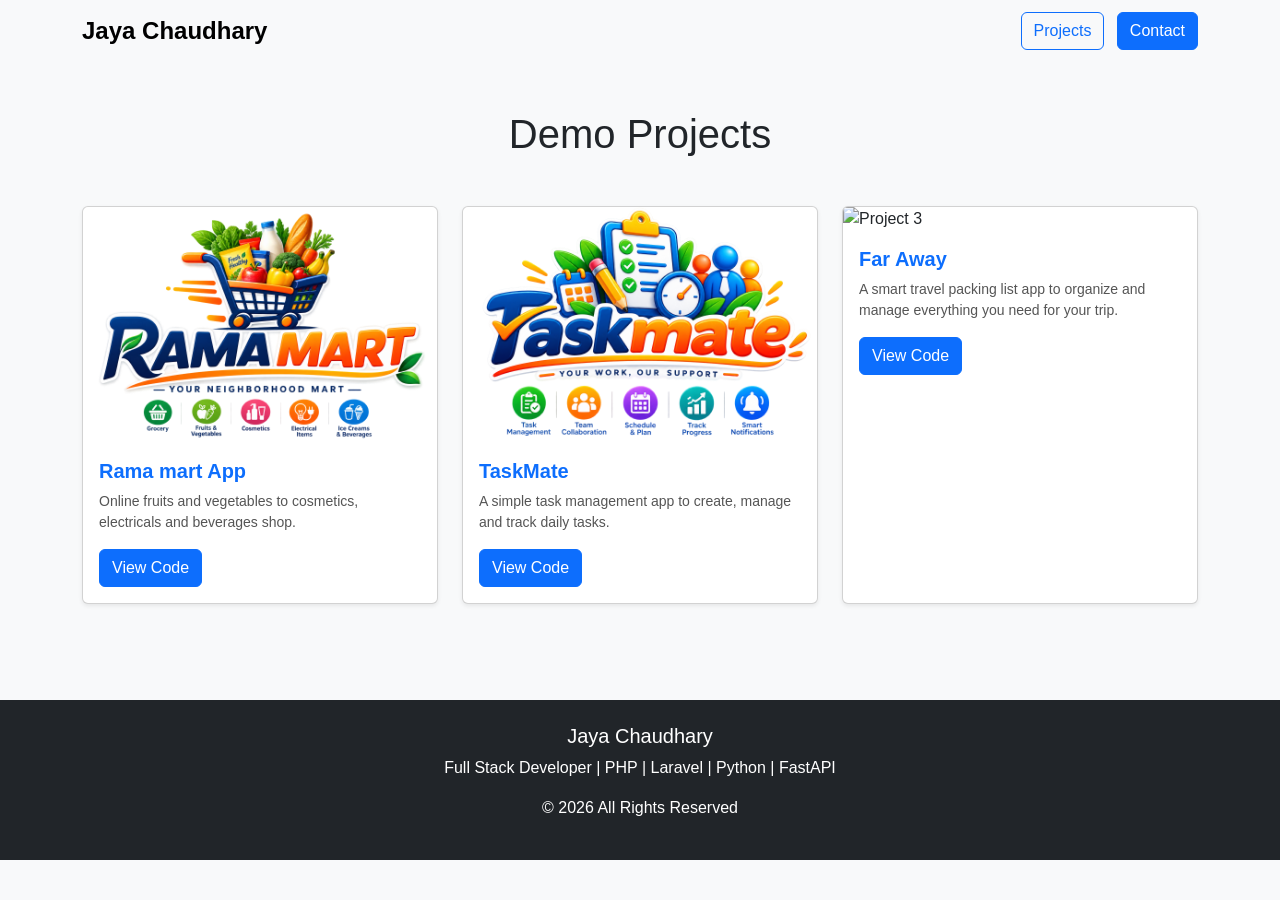
==== projects.html @ 2d0adc84 "Update projects.html" ====
<!DOCTYPE html>
<html lang="en">
<head>
  <meta charset="UTF-8">
  <meta name="viewport" content="width=device-width, initial-scale=1.0">
  <title>Projects - Jaya Chaudhary</title>
  <link href="https://cdn.jsdelivr.net/npm/bootstrap@5.3.7/dist/css/bootstrap.min.css" rel="stylesheet">
  <link href="css/style.css" rel="stylesheet">
</head>
<body>

<nav class="navbar navbar-expand-lg navbar-light bg-light">
  <div class="container">
    <a class="navbar-brand fw-bold" href="index.html">Jaya Chaudhary</a>
    <div>
      <a class="btn btn-outline-primary me-2" href="projects.html">Projects</a>
      <a class="btn btn-primary" href="https://wa.me/918285559359?text=Hello%20I%20want%20to%20connect" target="_blank">Contact</a>
    </div>
  </div>
</nav>

<section class="container py-5">
  <h1 class="text-center mb-5">Demo Projects</h1>

  <!-- ✅ Only one row -->
  <div class="row g-4">

    <!-- Project 1 -->
    <div class="col-md-4">
      <div class="card shadow-sm h-100">
        <img src="images/project1.png" class="card-img-top" alt="Project 1">
        <div class="card-body">
          <h5 class="card-title">Rama mart App</h5>
          <p class="card-text">Online fruits and vegetables to cosmetics, electricals and beverages shop.</p>
          <a href="https://rama-mart.vercel.app/" target="_blank" class="btn btn-primary">View Code</a>
        </div>
      </div>
    </div>

    <!-- Project 2 -->
    <div class="col-md-4">
      <div class="card shadow-sm h-100">
        <img src="images/project2.png" class="card-img-top" alt="Project 2">
        <div class="card-body">
          <h5 class="card-title">TaskMate</h5>
          <p class="card-text">A simple task management app to create, manage and track daily tasks.</p>
          <a href="https://techjayachaudhary.github.io/taskmate/" target="_blank" class="btn btn-primary">View Code</a>
        </div>
      </div>
    </div>

    <!-- Project 2 -->
    <div class="col-md-4">
      <div class="card shadow-sm h-100">
        <img src="images/project3.png" class="card-img-top" alt="Project 3">
        <div class="card-body">
          <h5 class="card-title">Far Away</h5>
          <p class="card-text">A smart travel packing list app to organize and manage everything you need for your trip.</p>
          <a href="https://techjayachaudhary.github.io/travel-list/" target="_blank" class="btn btn-primary">View Code</a>
        </div>
      </div>
    </div>
    <!-- Add more project cards here -->
    <!-- Each new project just needs another col-md-4 inside the same row -->

  </div>
</section>


<footer class="bg-dark text-white py-4 mt-5">
  <div class="container text-center">
    <h5>Jaya Chaudhary</h5>
    <p>Full Stack Developer | PHP | Laravel | Python | FastAPI</p>
    <p>© 2026 All Rights Reserved</p>
  </div>
</footer>

</body>
</html>
---- css/style.css ----
/* General */
body {
  background-color: #f8f9fa;
  font-family: 'Segoe UI', Arial, sans-serif;
}

/* Navbar */
.navbar-brand {
  font-size: 1.5rem;
}

/* Profile Photo */
.profile-photo {
  max-height: 500px;
}

/* Cards */
.card-title {
  font-weight: bold;
  color: #0d6efd;
}

.card-text {
  font-size: 14px;
  color: #555;
}

/* Footer */
footer {
  margin-top: 50px;
}
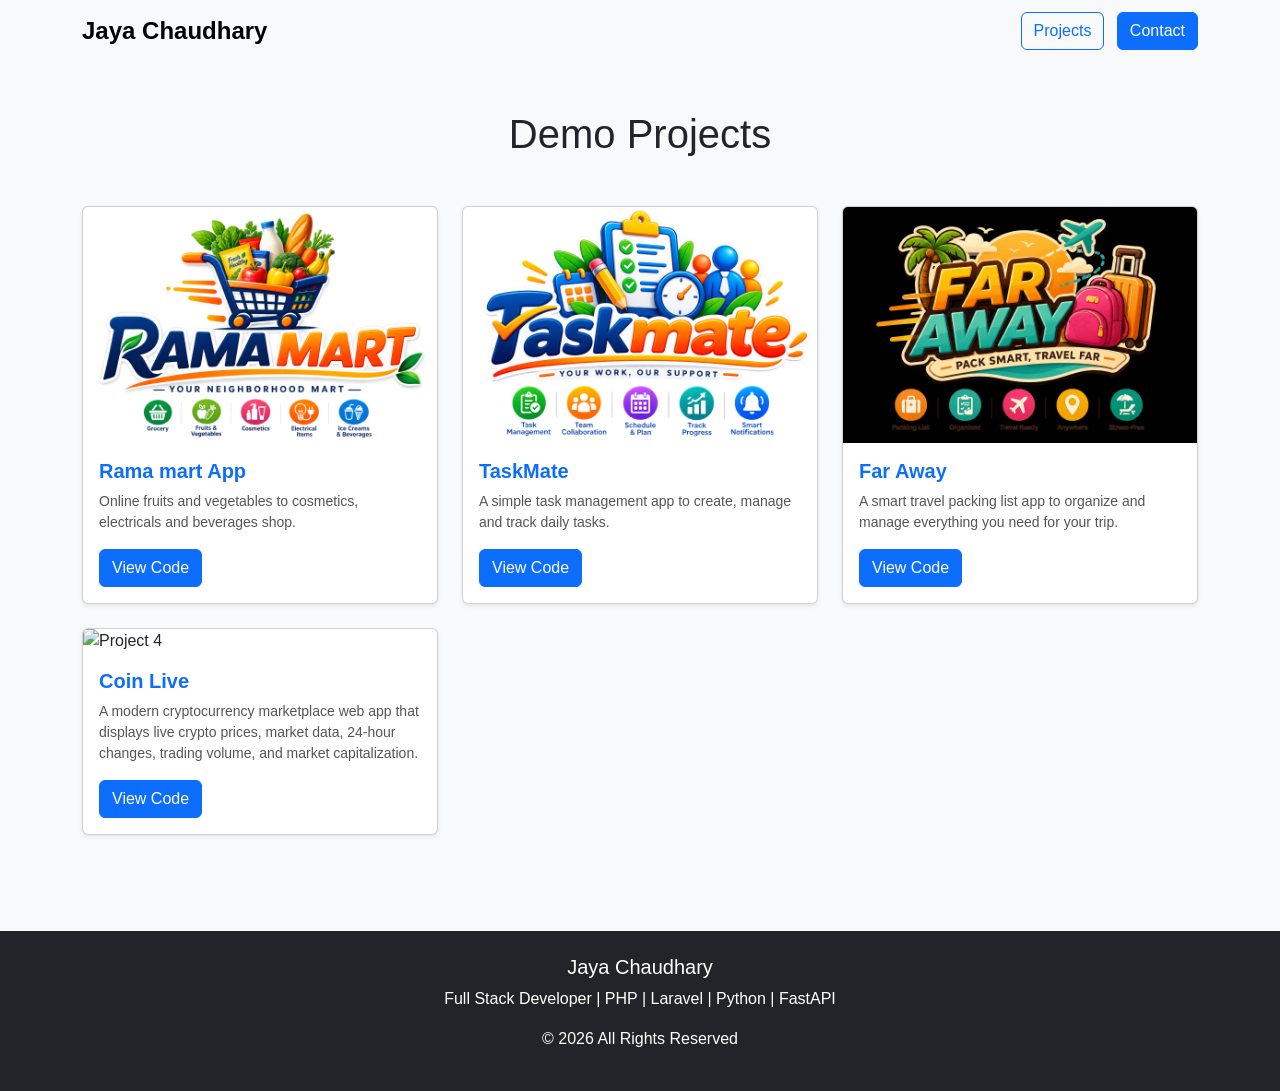
==== commit f35d6be0: "Update projects.html" ====
--- a/projects.html
+++ b/projects.html
@@ -49,7 +49,7 @@
       </div>
     </div>
 
-    <!-- Project 2 -->
+    <!-- Project 3 -->
     <div class="col-md-4">
       <div class="card shadow-sm h-100">
         <img src="images/project3.png" class="card-img-top" alt="Project 3">
@@ -60,6 +60,18 @@
         </div>
       </div>
     </div>
+    <!-- Project 4 -->
+    <div class="col-md-4">
+      <div class="card shadow-sm h-100">
+        <img src="images/project4.png" class="card-img-top" alt="Project 4">
+        <div class="card-body">
+          <h5 class="card-title">Coin Live</h5>
+          <p class="card-text">A modern cryptocurrency marketplace web app that displays live crypto prices, market data, 24-hour changes, trading volume, and market capitalization.</p>
+          <a href="https://techjayachaudhary.github.io/CoinLive/" target="_blank" class="btn btn-primary">View Code</a>
+        </div>
+      </div>
+    </div>
+    
     <!-- Add more project cards here -->
     <!-- Each new project just needs another col-md-4 inside the same row -->
 
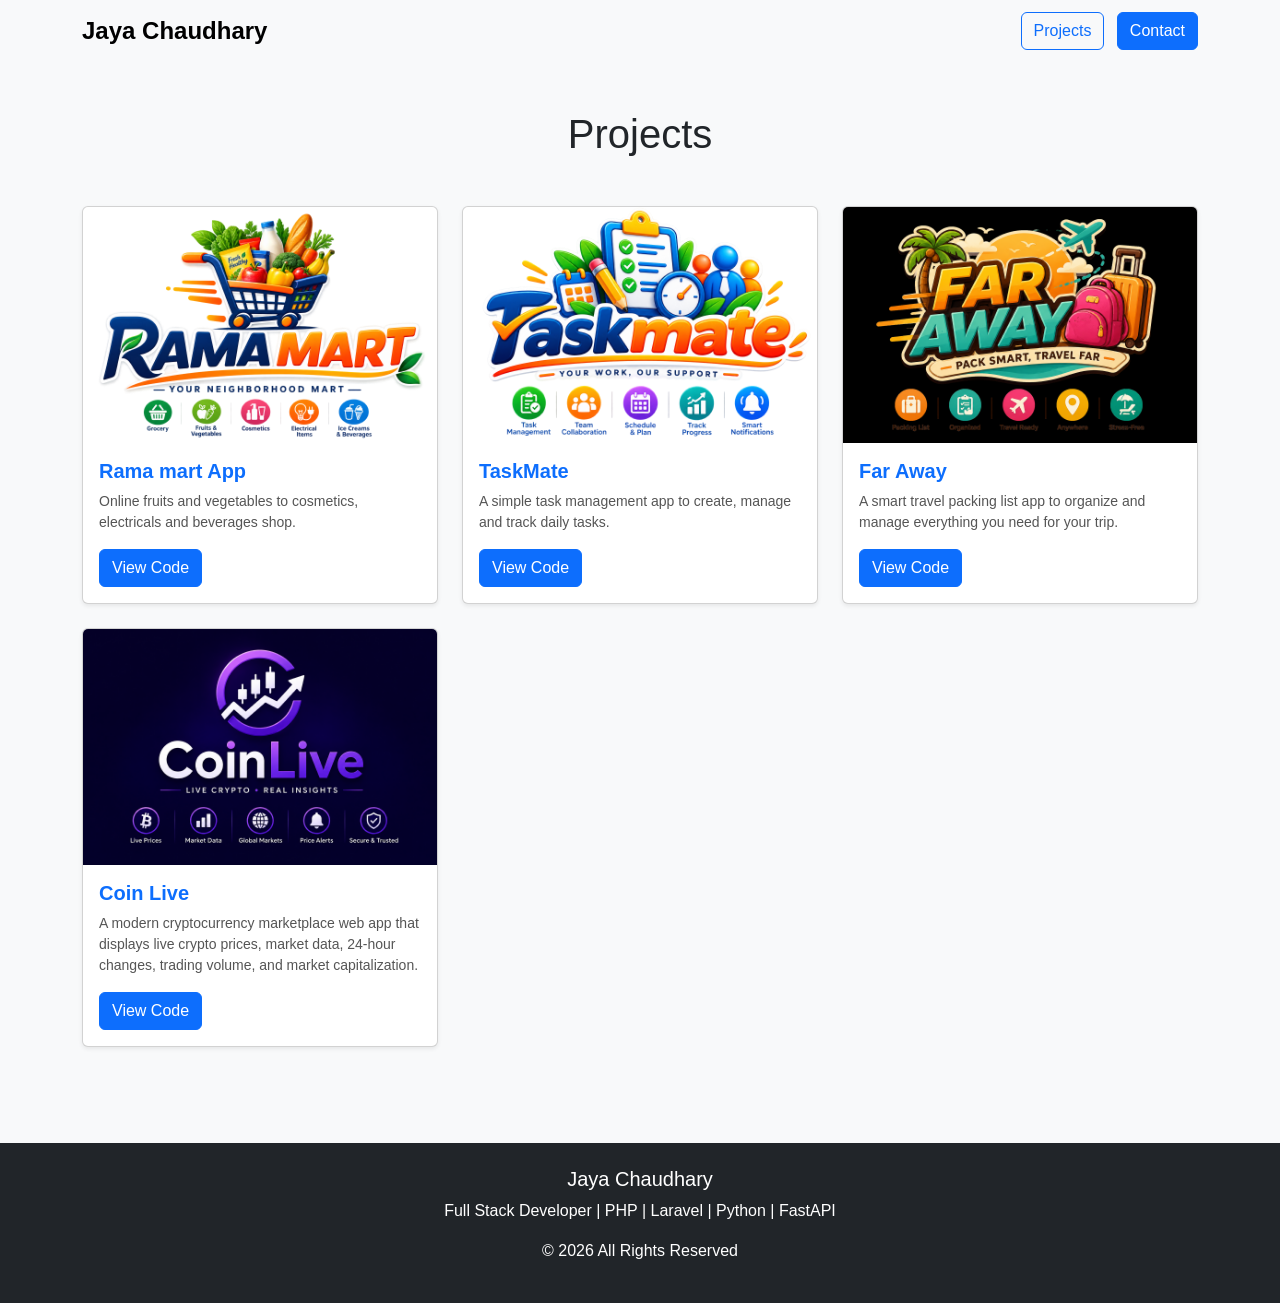
==== commit 884302b0: "Change heading from 'Demo Projects' to 'Projects'" ====
--- a/projects.html
+++ b/projects.html
@@ -20,7 +20,7 @@
 </nav>
 
 <section class="container py-5">
-  <h1 class="text-center mb-5">Demo Projects</h1>
+  <h1 class="text-center mb-5">Projects</h1>
 
   <!-- ✅ Only one row -->
   <div class="row g-4">
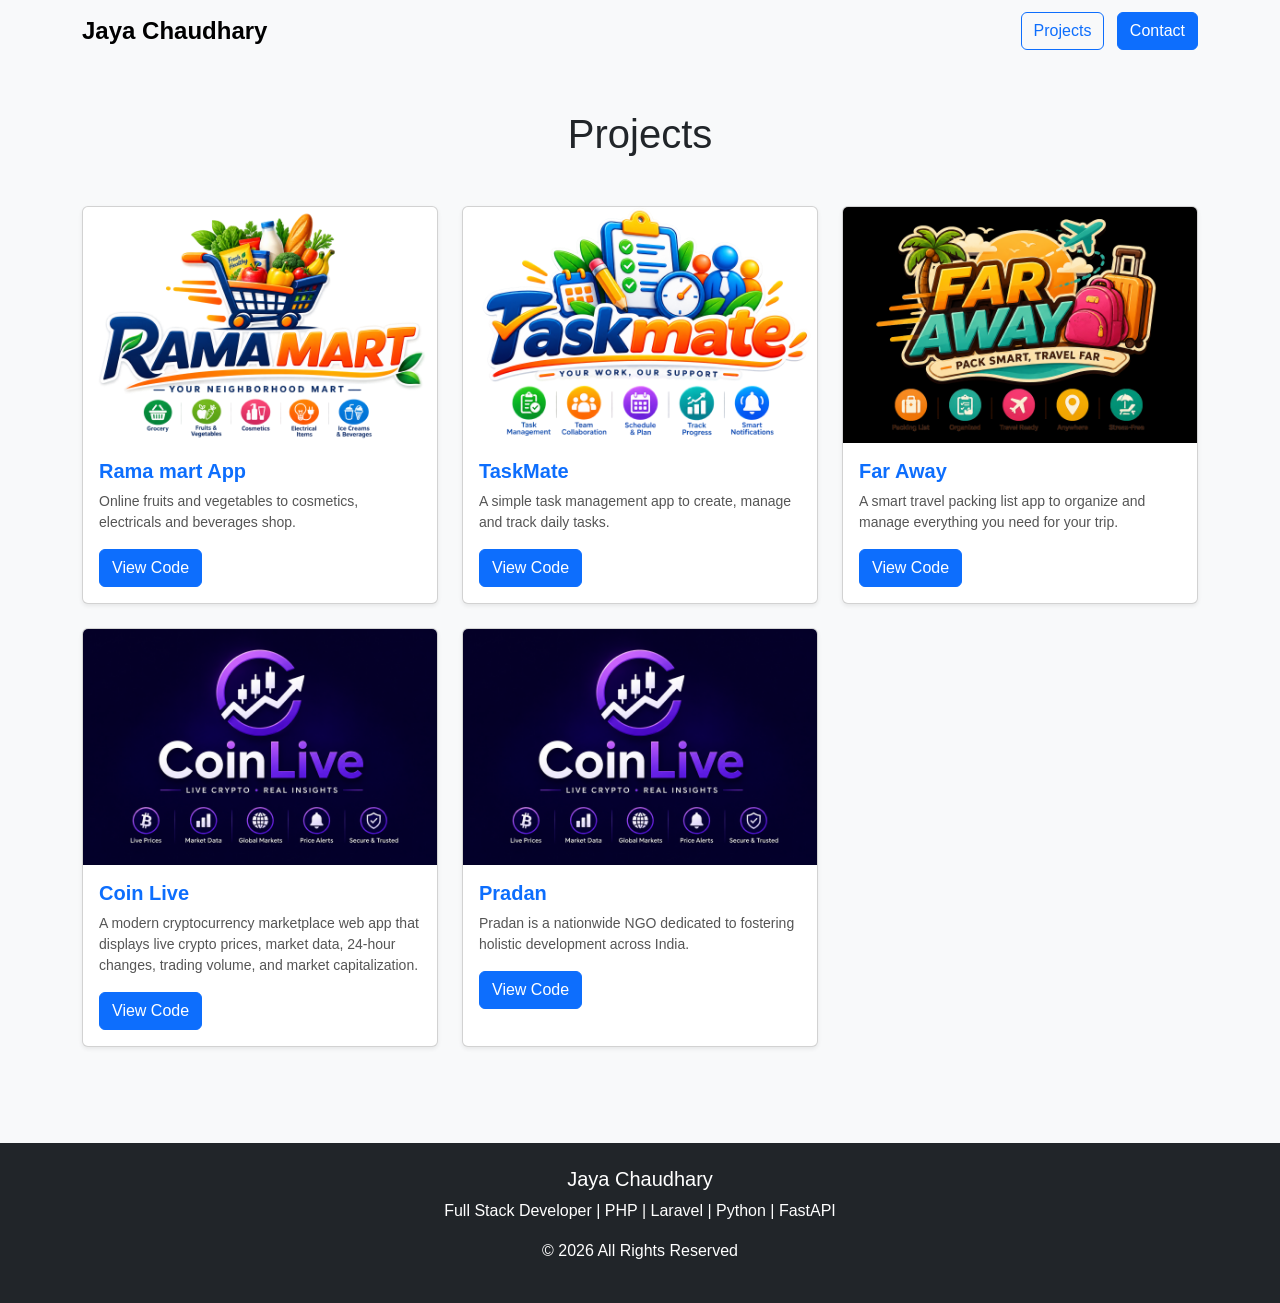
==== commit 9947ae90: "Add Project 5 card for Pradan NGO" ====
--- a/projects.html
+++ b/projects.html
@@ -71,6 +71,17 @@
         </div>
       </div>
     </div>
+        <!-- Project 5 -->
+    <div class="col-md-4">
+      <div class="card shadow-sm h-100">
+        <img src="images/project4.png" class="card-img-top" alt="Project 5">
+        <div class="card-body">
+          <h5 class="card-title">Pradan</h5>
+          <p class="card-text">Pradan is a nationwide NGO dedicated to fostering holistic development across India.</p>
+          <a href="https://www.pradan.net/" target="_blank" class="btn btn-primary">View Code</a>
+        </div>
+      </div>
+    </div>
     
     <!-- Add more project cards here -->
     <!-- Each new project just needs another col-md-4 inside the same row -->
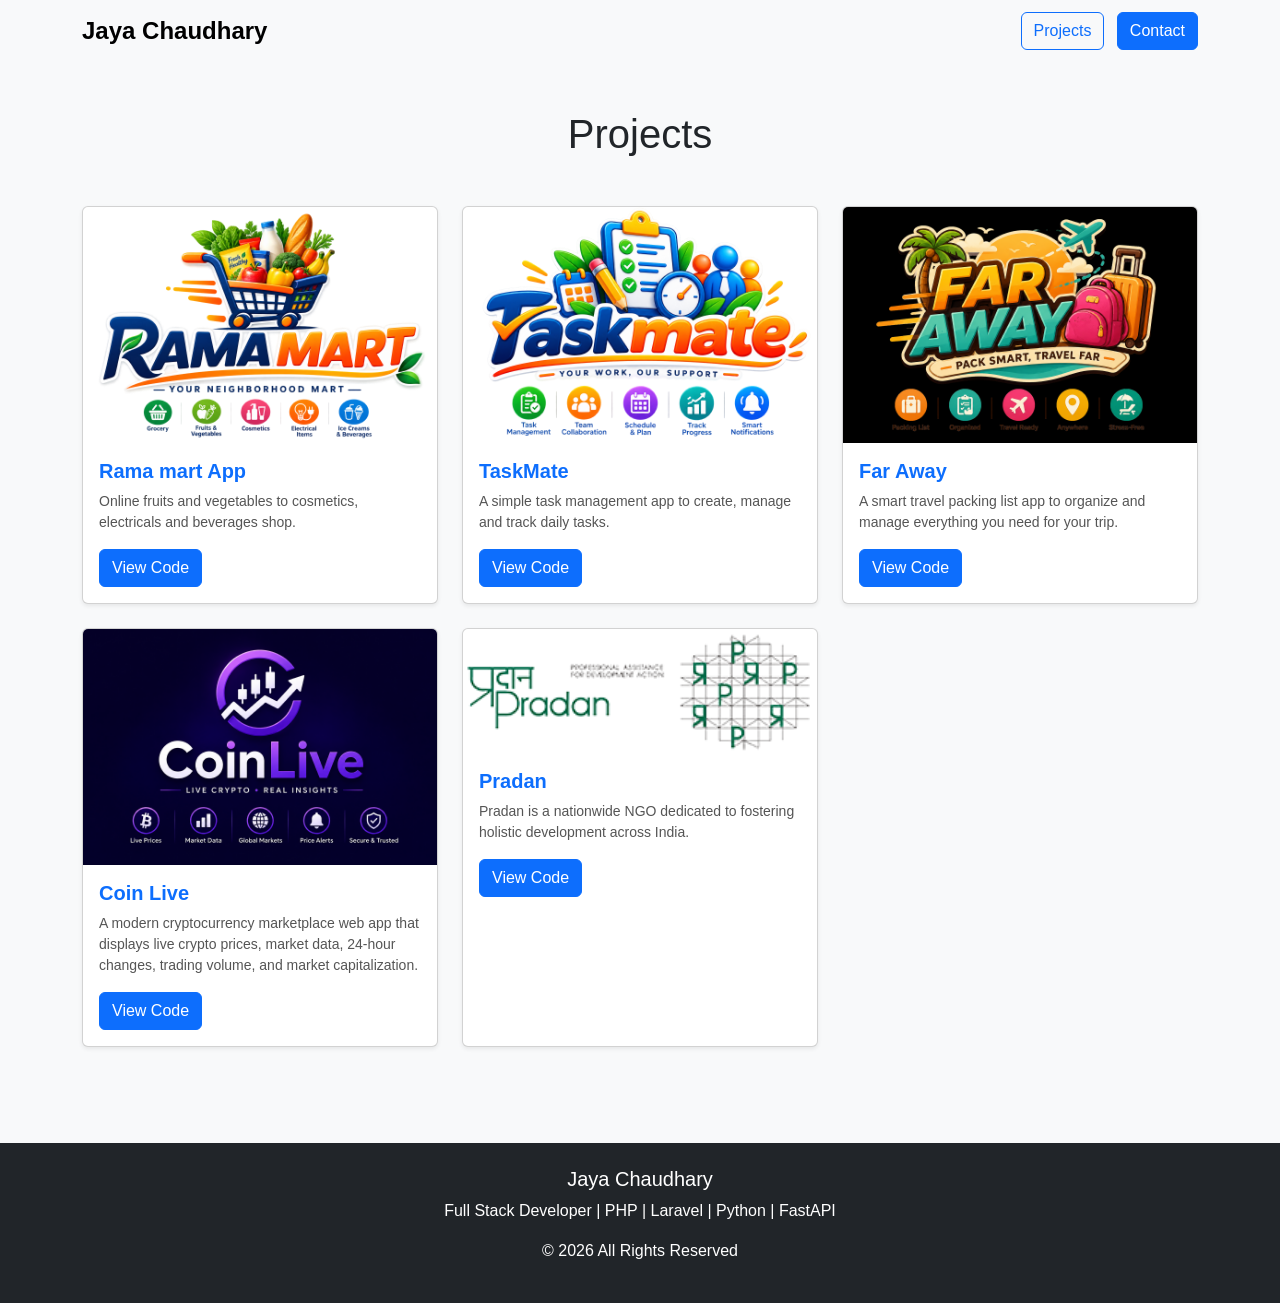
==== commit e1e4bfa0: "Update image source for Project 5" ====
--- a/projects.html
+++ b/projects.html
@@ -74,7 +74,7 @@
         <!-- Project 5 -->
     <div class="col-md-4">
       <div class="card shadow-sm h-100">
-        <img src="images/project4.png" class="card-img-top" alt="Project 5">
+        <img src="images/project5.png" class="card-img-top" alt="Project 5">
         <div class="card-body">
           <h5 class="card-title">Pradan</h5>
           <p class="card-text">Pradan is a nationwide NGO dedicated to fostering holistic development across India.</p>
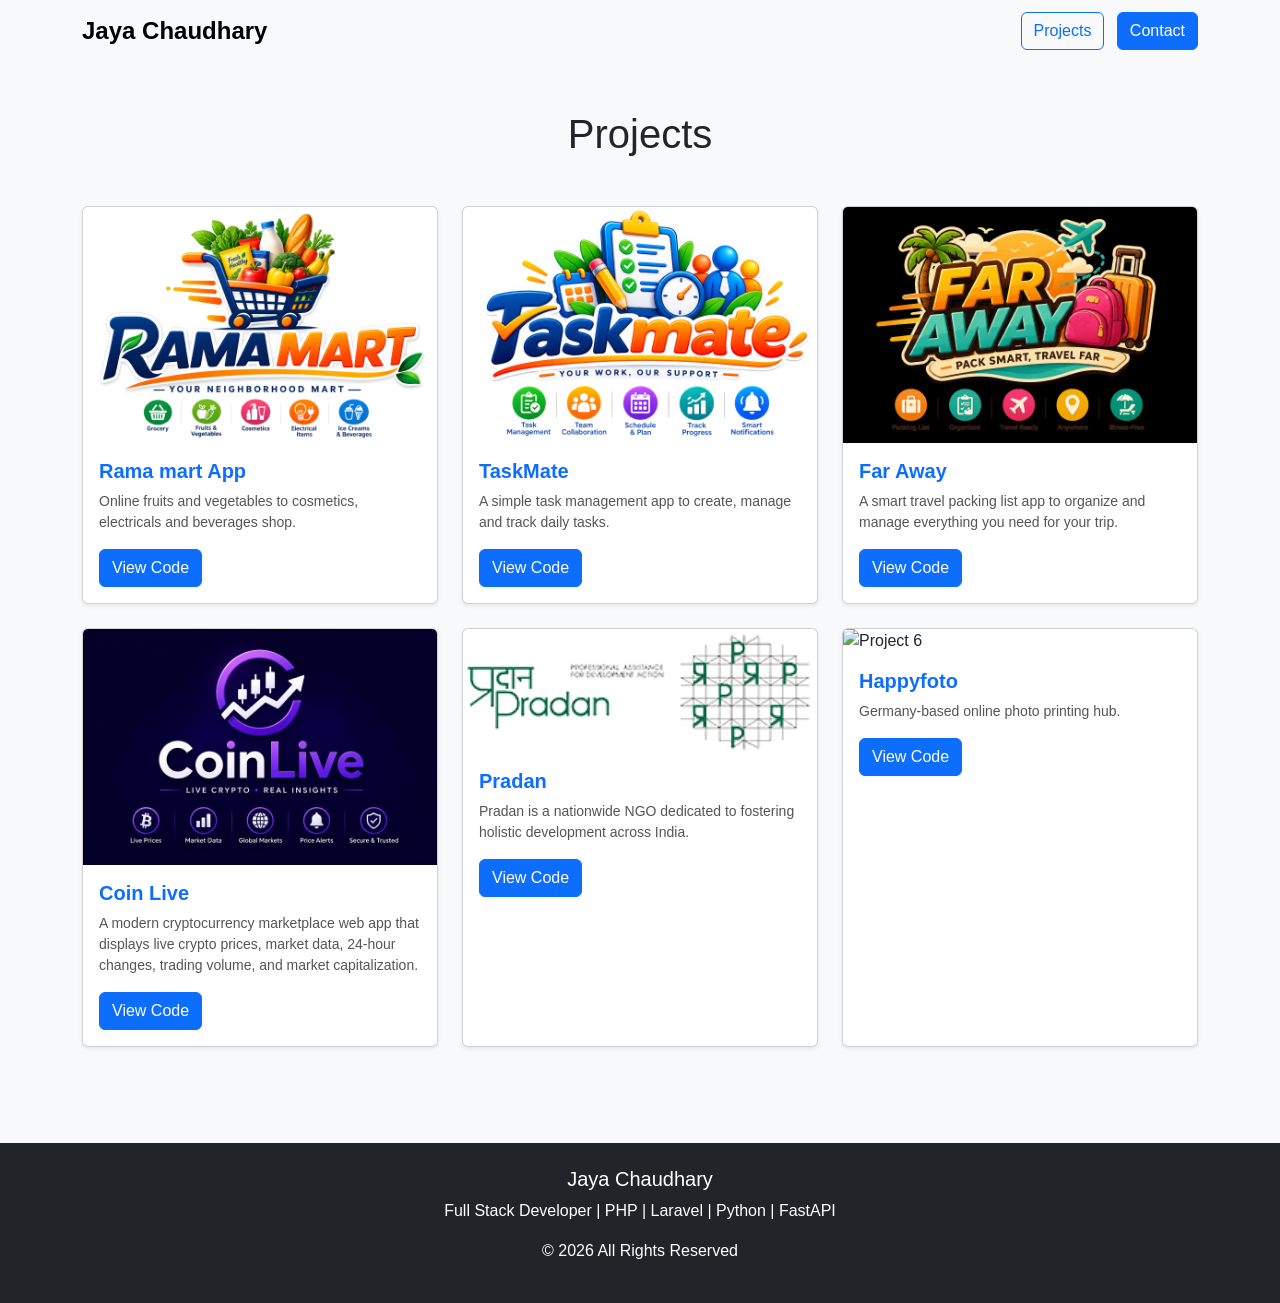
==== commit d1a2ff6d: "Add Project 6 card for Happyfoto" ====
--- a/projects.html
+++ b/projects.html
@@ -82,6 +82,17 @@
         </div>
       </div>
     </div>
+       <!-- Project 6 -->
+    <div class="col-md-4">
+      <div class="card shadow-sm h-100">
+        <img src="images/project6.svg" class="card-img-top" alt="Project 6">
+        <div class="card-body">
+          <h5 class="card-title">Happyfoto</h5>
+          <p class="card-text">Germany-based online photo printing hub.</p>
+          <a href="https://www.happyfoto.at/" target="_blank" class="btn btn-primary">View Code</a>
+        </div>
+      </div>
+    </div>
     
     <!-- Add more project cards here -->
     <!-- Each new project just needs another col-md-4 inside the same row -->
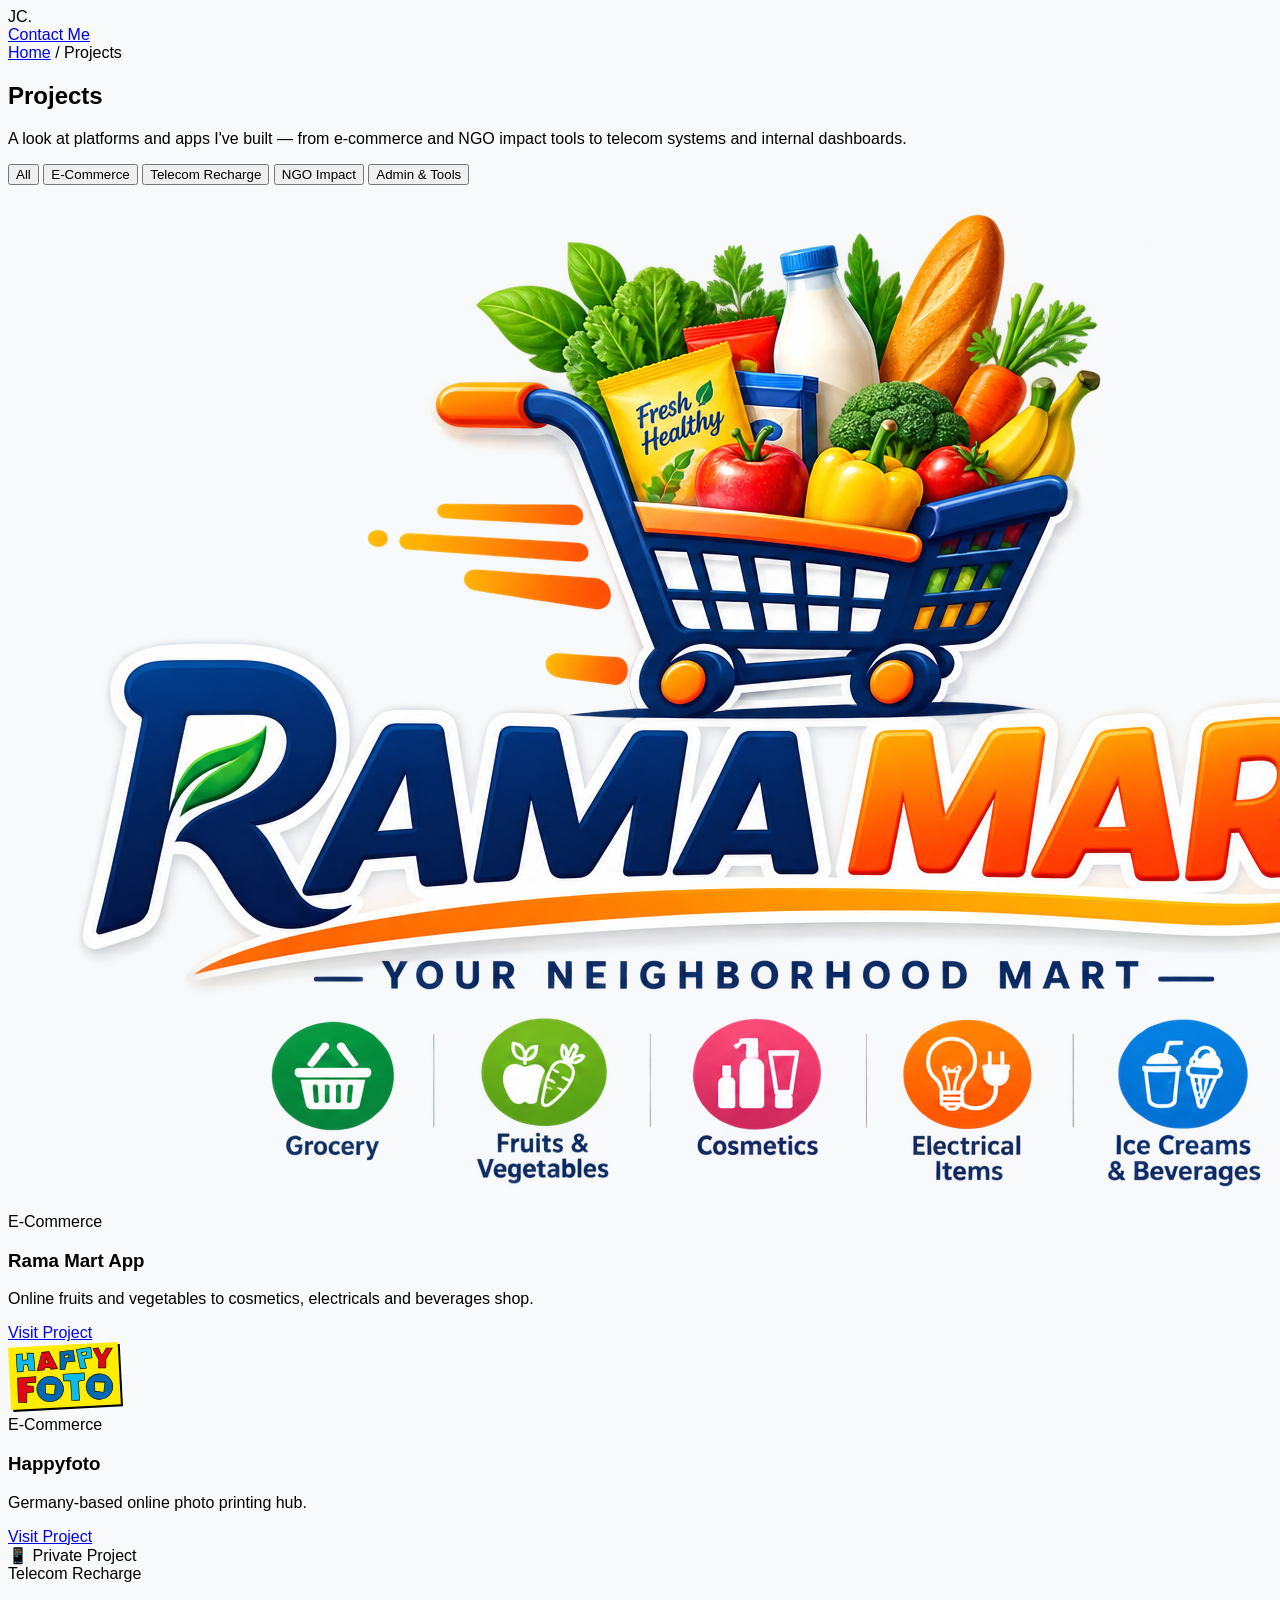
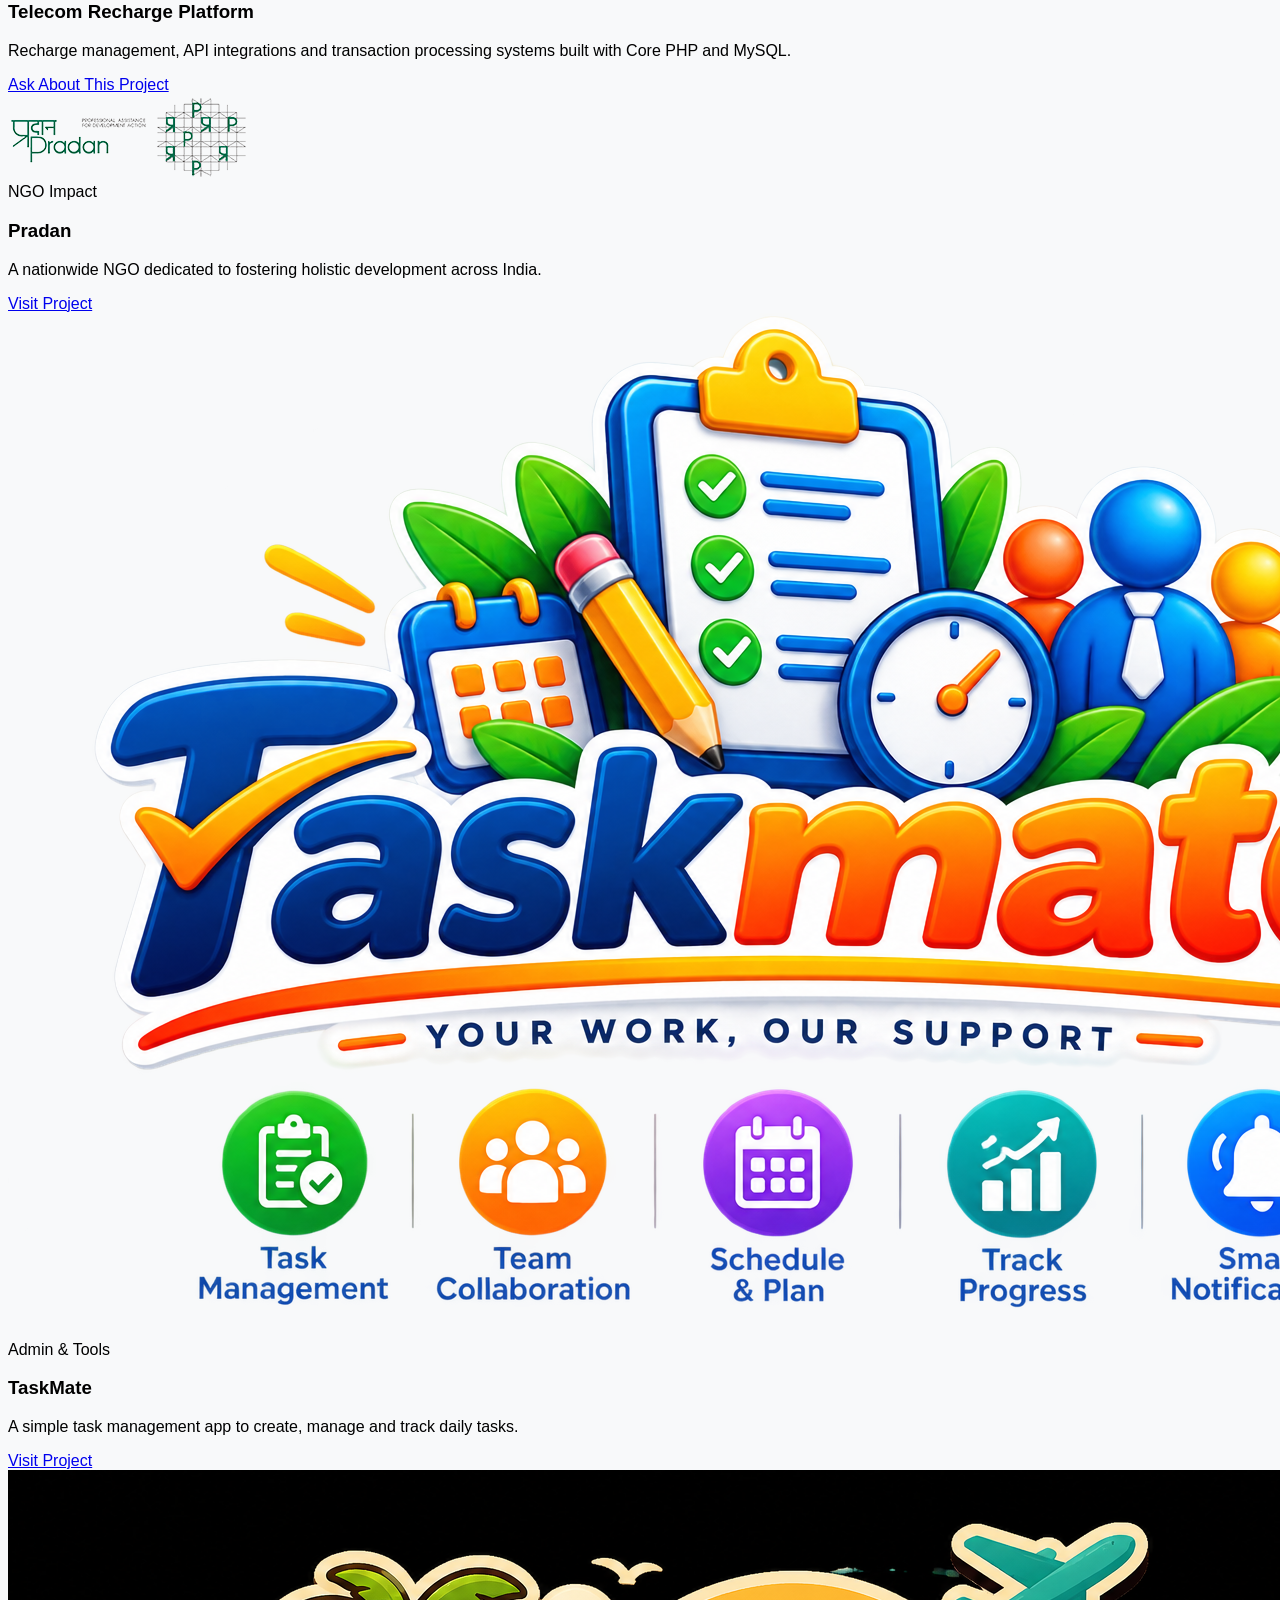
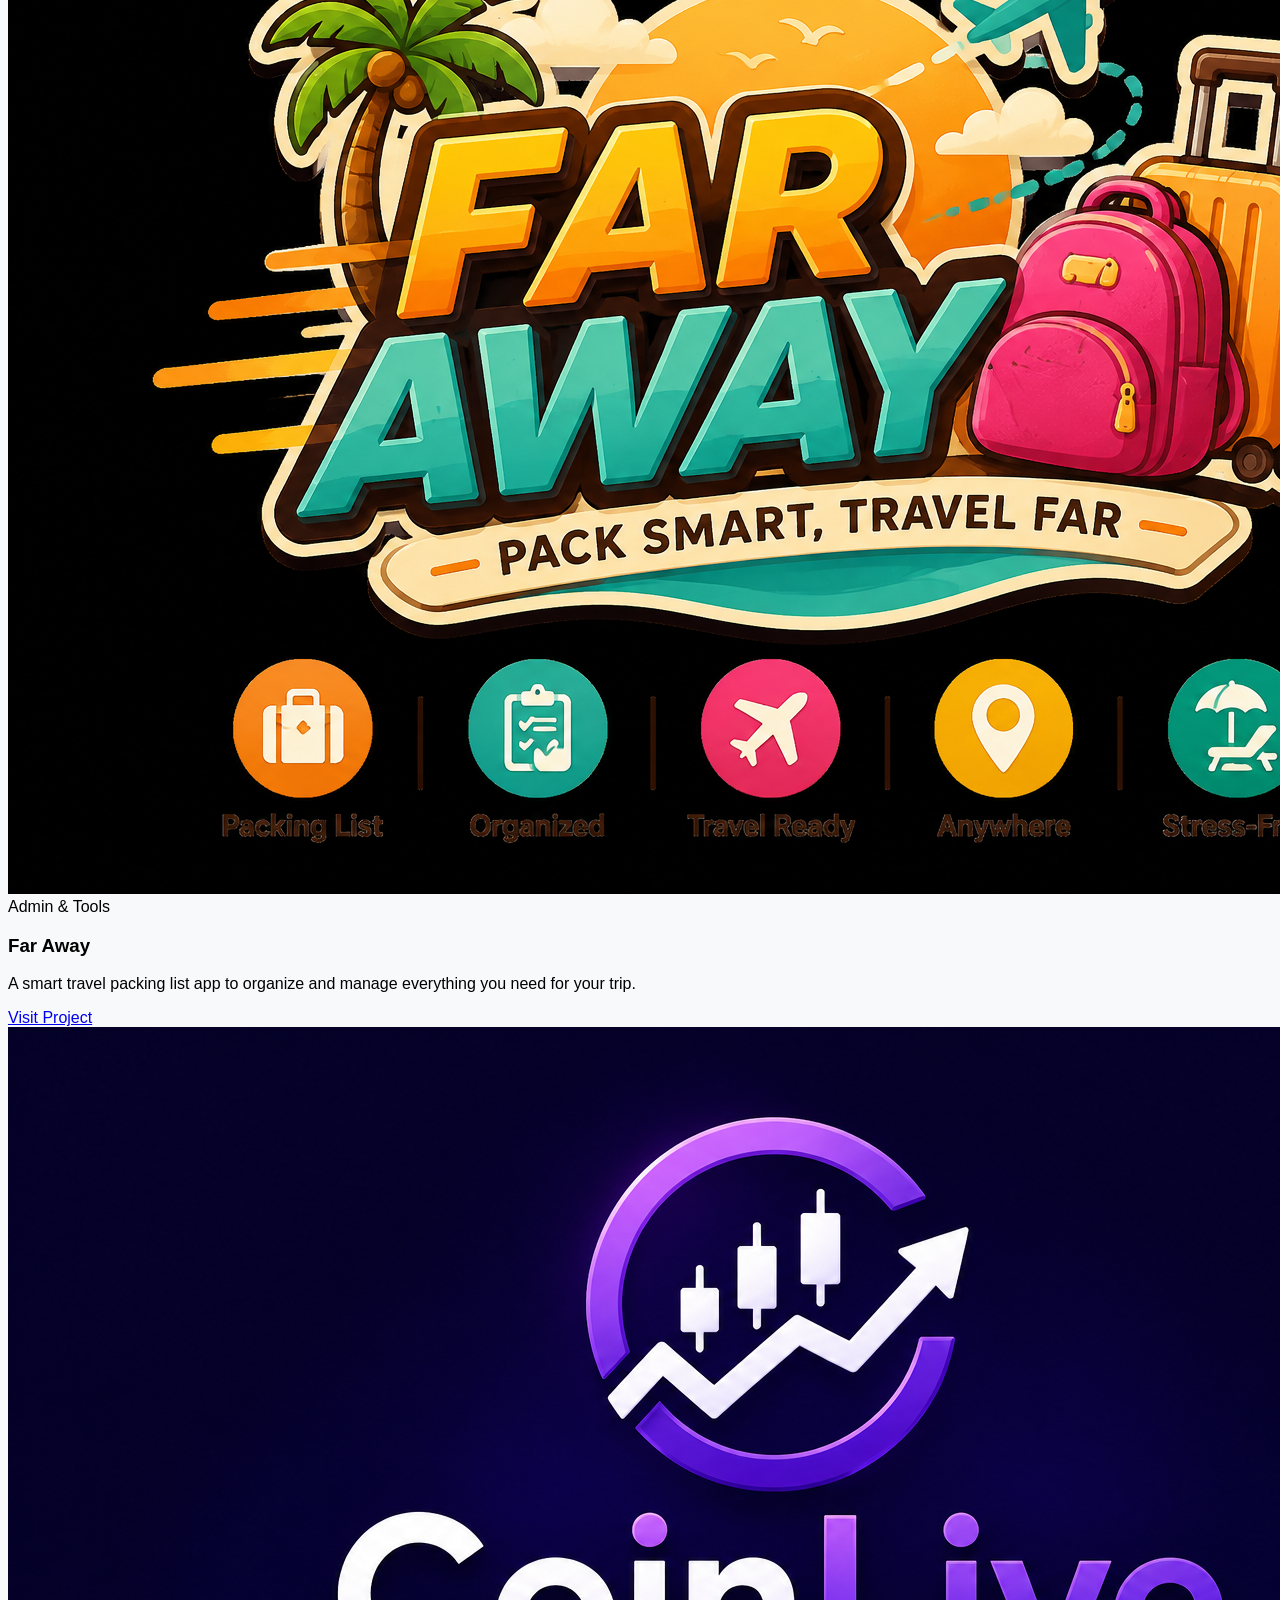
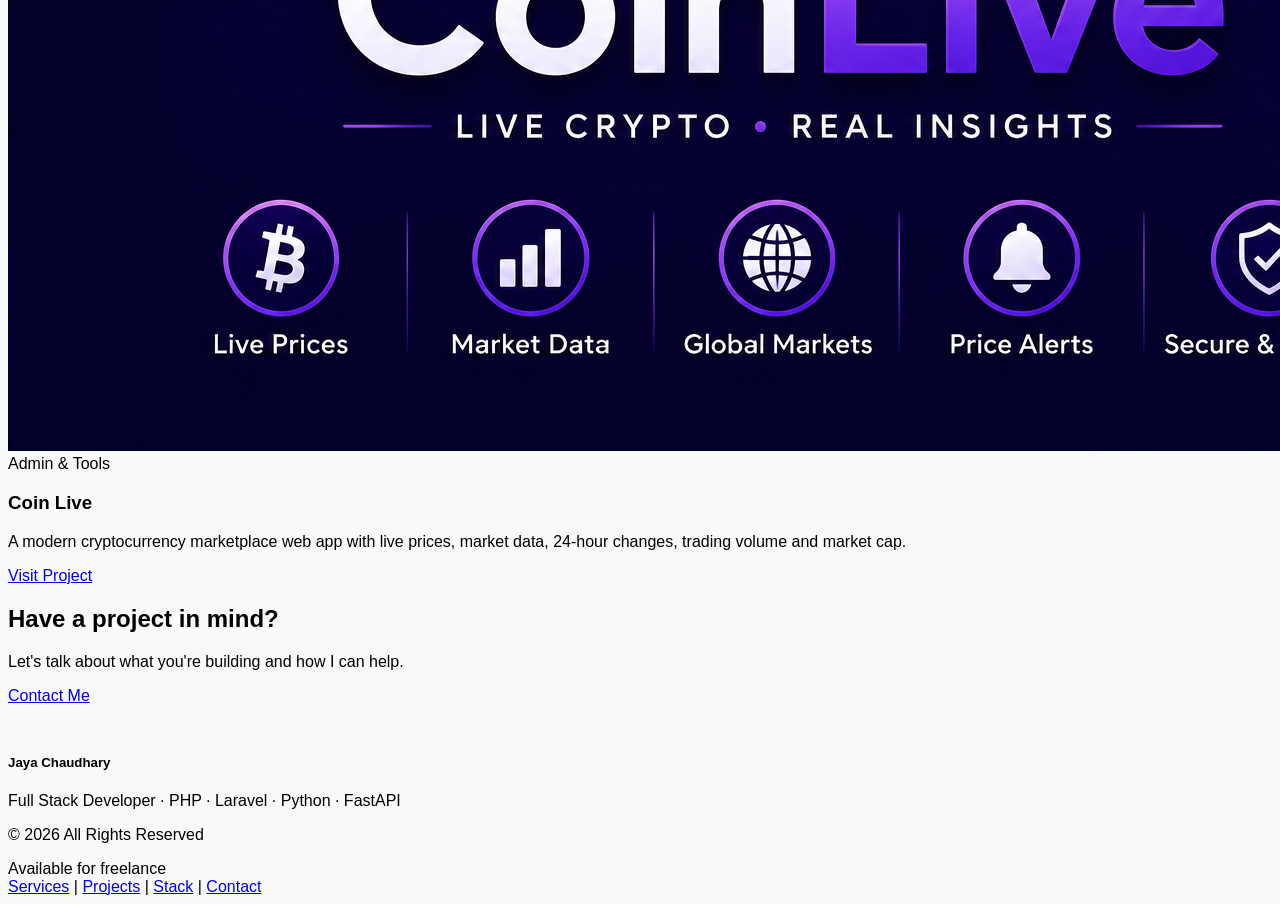
==== commit f26bd510: "Refactor projects.html for improved layout and styling Updated the HTML structure and styling for th" ====
--- a/projects.html
+++ b/projects.html
@@ -1,113 +1,181 @@
 <!DOCTYPE html>
 <html lang="en">
 <head>
-  <meta charset="UTF-8">
-  <meta name="viewport" content="width=device-width, initial-scale=1.0">
-  <title>Projects - Jaya Chaudhary</title>
-  <link href="https://cdn.jsdelivr.net/npm/bootstrap@5.3.7/dist/css/bootstrap.min.css" rel="stylesheet">
-  <link href="css/style.css" rel="stylesheet">
+<meta charset="UTF-8">
+<meta name="viewport" content="width=device-width, initial-scale=1.0">
+<title>Projects — Jaya Chaudhary</title>
+<link rel="preconnect" href="https://fonts.googleapis.com">
+<link rel="preconnect" href="https://fonts.gstatic.com" crossorigin>
+<link href="https://fonts.googleapis.com/css2?family=Space+Grotesk:wght@400;500;600;700&family=Inter:wght@400;500;600;700&family=JetBrains+Mono:wght@400;500;600&display=swap" rel="stylesheet">
+<link href="css/style.css" rel="stylesheet">
 </head>
 <body>
 
-<nav class="navbar navbar-expand-lg navbar-light bg-light">
-  <div class="container">
-    <a class="navbar-brand fw-bold" href="index.html">Jaya Chaudhary</a>
-    <div>
-      <a class="btn btn-outline-primary me-2" href="projects.html">Projects</a>
-      <a class="btn btn-primary" href="https://wa.me/918285559359?text=Hello%20I%20want%20to%20connect" target="_blank">Contact</a>
+<div class="top-mark">J<span>C</span>.</div>
+<div class="top-cta">
+  <a class="btn btn-primary" href="https://wa.me/918285559359?text=Hello%20I%20want%20to%20connect" target="_blank">Contact Me</a>
+</div>
+
+<!-- PAGE BANNER -->
+<section class="hero-sm dark-banner">
+  <div class="blob blob-1"></div>
+  <div class="blob blob-2"></div>
+  <div class="blob blob-3"></div>
+  <div class="grid-overlay"></div>
+
+  <div class="wrap">
+    <div class="breadcrumb-line"><a href="index.html">Home</a> <span>/</span> <span>Projects</span></div>
+    <h1>Projects</h1>
+    <p class="lead">A look at platforms and apps I've built — from e-commerce and NGO impact tools to telecom systems and internal dashboards.</p>
+
+    <div class="filter-bar">
+      <button class="filter-pill active" data-filter="all">All</button>
+      <button class="filter-pill" data-filter="ecommerce">E-Commerce</button>
+      <button class="filter-pill" data-filter="telecom">Telecom Recharge</button>
+      <button class="filter-pill" data-filter="ngo">NGO Impact</button>
+      <button class="filter-pill" data-filter="admin">Admin & Tools</button>
     </div>
-  </div>
-</nav>
-
-<section class="container py-5">
-  <h1 class="text-center mb-5">Projects</h1>
-
-  <!-- ✅ Only one row -->
-  <div class="row g-4">
-
-    <!-- Project 1 -->
-    <div class="col-md-4">
-      <div class="card shadow-sm h-100">
-        <img src="images/project1.png" class="card-img-top" alt="Project 1">
-        <div class="card-body">
-          <h5 class="card-title">Rama mart App</h5>
-          <p class="card-text">Online fruits and vegetables to cosmetics, electricals and beverages shop.</p>
-          <a href="https://rama-mart.vercel.app/" target="_blank" class="btn btn-primary">View Code</a>
-        </div>
-      </div>
-    </div>
-
-    <!-- Project 2 -->
-    <div class="col-md-4">
-      <div class="card shadow-sm h-100">
-        <img src="images/project2.png" class="card-img-top" alt="Project 2">
-        <div class="card-body">
-          <h5 class="card-title">TaskMate</h5>
-          <p class="card-text">A simple task management app to create, manage and track daily tasks.</p>
-          <a href="https://techjayachaudhary.github.io/taskmate/" target="_blank" class="btn btn-primary">View Code</a>
-        </div>
-      </div>
-    </div>
-
-    <!-- Project 3 -->
-    <div class="col-md-4">
-      <div class="card shadow-sm h-100">
-        <img src="images/project3.png" class="card-img-top" alt="Project 3">
-        <div class="card-body">
-          <h5 class="card-title">Far Away</h5>
-          <p class="card-text">A smart travel packing list app to organize and manage everything you need for your trip.</p>
-          <a href="https://techjayachaudhary.github.io/travel-list/" target="_blank" class="btn btn-primary">View Code</a>
-        </div>
-      </div>
-    </div>
-    <!-- Project 4 -->
-    <div class="col-md-4">
-      <div class="card shadow-sm h-100">
-        <img src="images/project4.png" class="card-img-top" alt="Project 4">
-        <div class="card-body">
-          <h5 class="card-title">Coin Live</h5>
-          <p class="card-text">A modern cryptocurrency marketplace web app that displays live crypto prices, market data, 24-hour changes, trading volume, and market capitalization.</p>
-          <a href="https://techjayachaudhary.github.io/CoinLive/" target="_blank" class="btn btn-primary">View Code</a>
-        </div>
-      </div>
-    </div>
-        <!-- Project 5 -->
-    <div class="col-md-4">
-      <div class="card shadow-sm h-100">
-        <img src="images/project5.png" class="card-img-top" alt="Project 5">
-        <div class="card-body">
-          <h5 class="card-title">Pradan</h5>
-          <p class="card-text">Pradan is a nationwide NGO dedicated to fostering holistic development across India.</p>
-          <a href="https://www.pradan.net/" target="_blank" class="btn btn-primary">View Code</a>
-        </div>
-      </div>
-    </div>
-       <!-- Project 6 -->
-    <div class="col-md-4">
-      <div class="card shadow-sm h-100">
-        <img src="images/project6.svg" class="card-img-top" alt="Project 6">
-        <div class="card-body">
-          <h5 class="card-title">Happyfoto</h5>
-          <p class="card-text">Germany-based online photo printing hub.</p>
-          <a href="https://www.happyfoto.at/" target="_blank" class="btn btn-primary">View Code</a>
-        </div>
-      </div>
-    </div>
-    
-    <!-- Add more project cards here -->
-    <!-- Each new project just needs another col-md-4 inside the same row -->
-
   </div>
 </section>
 
+<!-- PROJECTS GRID -->
+<section class="block reveal">
+  <div class="wrap">
+    <div class="projects-page-grid">
 
-<footer class="bg-dark text-white py-4 mt-5">
-  <div class="container text-center">
+      <!-- Rama Mart App — E-Commerce -->
+      <div class="proj-card" data-category="ecommerce">
+        <img src="images/project1.png" class="proj-thumb" alt="Rama Mart App">
+        <div class="proj-body">
+          <span class="proj-cat cat-ecommerce">E-Commerce</span>
+          <h3>Rama Mart App</h3>
+          <p>Online fruits and vegetables to cosmetics, electricals and beverages shop.</p>
+          <div class="proj-actions">
+            <a class="btn btn-primary btn-sm btn-block" href="https://rama-mart.vercel.app/" target="_blank">Visit Project</a>
+          </div>
+        </div>
+      </div>
+
+      <!-- Happyfoto — E-Commerce -->
+      <div class="proj-card" data-category="ecommerce">
+        <img src="images/project6.svg" class="proj-thumb" alt="Happyfoto">
+        <div class="proj-body">
+          <span class="proj-cat cat-ecommerce">E-Commerce</span>
+          <h3>Happyfoto</h3>
+          <p>Germany-based online photo printing hub.</p>
+          <div class="proj-actions">
+            <a class="btn btn-primary btn-sm btn-block" href="https://www.happyfoto.at/" target="_blank">Visit Project</a>
+          </div>
+        </div>
+      </div>
+
+      <!-- Telecom Recharge Platform — Telecom Recharge (private/case study) -->
+      <div class="proj-card" data-category="telecom">
+        <div class="proj-thumb-fallback fb-telecom">
+          📱
+          <span class="proj-badge">Private Project</span>
+        </div>
+        <div class="proj-body">
+          <span class="proj-cat cat-telecom">Telecom Recharge</span>
+          <h3>Telecom Recharge Platform</h3>
+          <p>Recharge management, API integrations and transaction processing systems built with Core PHP and MySQL.</p>
+          <div class="proj-actions">
+            <a class="btn btn-outline on-light btn-sm btn-block" href="https://wa.me/918285559359?text=Hi%2C%20I%27d%20like%20to%20know%20more%20about%20the%20Telecom%20Recharge%20Platform%20project" target="_blank">Ask About This Project</a>
+          </div>
+        </div>
+      </div>
+
+      <!-- Pradan — NGO Impact -->
+      <div class="proj-card" data-category="ngo">
+        <img src="images/project5.png" class="proj-thumb" alt="Pradan">
+        <div class="proj-body">
+          <span class="proj-cat cat-ngo">NGO Impact</span>
+          <h3>Pradan</h3>
+          <p>A nationwide NGO dedicated to fostering holistic development across India.</p>
+          <div class="proj-actions">
+            <a class="btn btn-primary btn-sm btn-block" href="https://www.pradan.net/" target="_blank">Visit Project</a>
+          </div>
+        </div>
+      </div>
+
+      <!-- TaskMate — Admin & Tools -->
+      <div class="proj-card" data-category="admin">
+        <img src="images/project2.png" class="proj-thumb" alt="TaskMate">
+        <div class="proj-body">
+          <span class="proj-cat cat-admin">Admin & Tools</span>
+          <h3>TaskMate</h3>
+          <p>A simple task management app to create, manage and track daily tasks.</p>
+          <div class="proj-actions">
+            <a class="btn btn-primary btn-sm btn-block" href="https://techjayachaudhary.github.io/taskmate/" target="_blank">Visit Project</a>
+          </div>
+        </div>
+      </div>
+
+      <!-- Far Away — Admin & Tools -->
+      <div class="proj-card" data-category="admin">
+        <img src="images/project3.png" class="proj-thumb" alt="Far Away">
+        <div class="proj-body">
+          <span class="proj-cat cat-admin">Admin & Tools</span>
+          <h3>Far Away</h3>
+          <p>A smart travel packing list app to organize and manage everything you need for your trip.</p>
+          <div class="proj-actions">
+            <a class="btn btn-primary btn-sm btn-block" href="https://techjayachaudhary.github.io/travel-list/" target="_blank">Visit Project</a>
+          </div>
+        </div>
+      </div>
+
+      <!-- Coin Live — Admin & Tools -->
+      <div class="proj-card" data-category="admin">
+        <img src="images/project4.png" class="proj-thumb" alt="Coin Live">
+        <div class="proj-body">
+          <span class="proj-cat cat-admin">Admin & Tools</span>
+          <h3>Coin Live</h3>
+          <p>A modern cryptocurrency marketplace web app with live prices, market data, 24-hour changes, trading volume and market cap.</p>
+          <div class="proj-actions">
+            <a class="btn btn-primary btn-sm btn-block" href="https://techjayachaudhary.github.io/CoinLive/" target="_blank">Visit Project</a>
+          </div>
+        </div>
+      </div>
+
+    </div>
+  </div>
+</section>
+
+<!-- CTA -->
+<section class="block reveal">
+  <div class="wrap">
+    <div class="cta-block">
+      <h2>Have a project in mind?</h2>
+      <p>Let's talk about what you're building and how I can help.</p>
+      <a class="btn btn-primary btn-lg" href="https://wa.me/918285559359?text=Hello%20I%20want%20to%20connect" target="_blank">Contact Me</a>
+    </div>
+  </div>
+</section>
+
+<footer>
+  <div class="wrap">
     <h5>Jaya Chaudhary</h5>
-    <p>Full Stack Developer | PHP | Laravel | Python | FastAPI</p>
+    <p class="stack-line mono">Full Stack Developer · PHP · Laravel · Python · FastAPI</p>
     <p>© 2026 All Rights Reserved</p>
   </div>
 </footer>
 
+<!-- STATUS BAR (nav) -->
+<div class="status-bar">
+  <div class="status-left">
+    <span class="live"><span class="dot-live"></span>Available for freelance</span>
+  </div>
+  <div class="status-right">
+    <a href="index.html#services" class="hide-mobile">Services</a>
+    <span class="status-sep hide-mobile">|</span>
+    <a href="projects.html" class="active">Projects</a>
+    <span class="status-sep">|</span>
+    <a href="index.html#stack" class="hide-mobile">Stack</a>
+    <span class="status-sep hide-mobile">|</span>
+    <a href="https://wa.me/918285559359?text=Hello%20I%20want%20to%20connect" target="_blank">Contact</a>
+  </div>
+</div>
+
+<script src="js/script.js"></script>
 </body>
 </html>
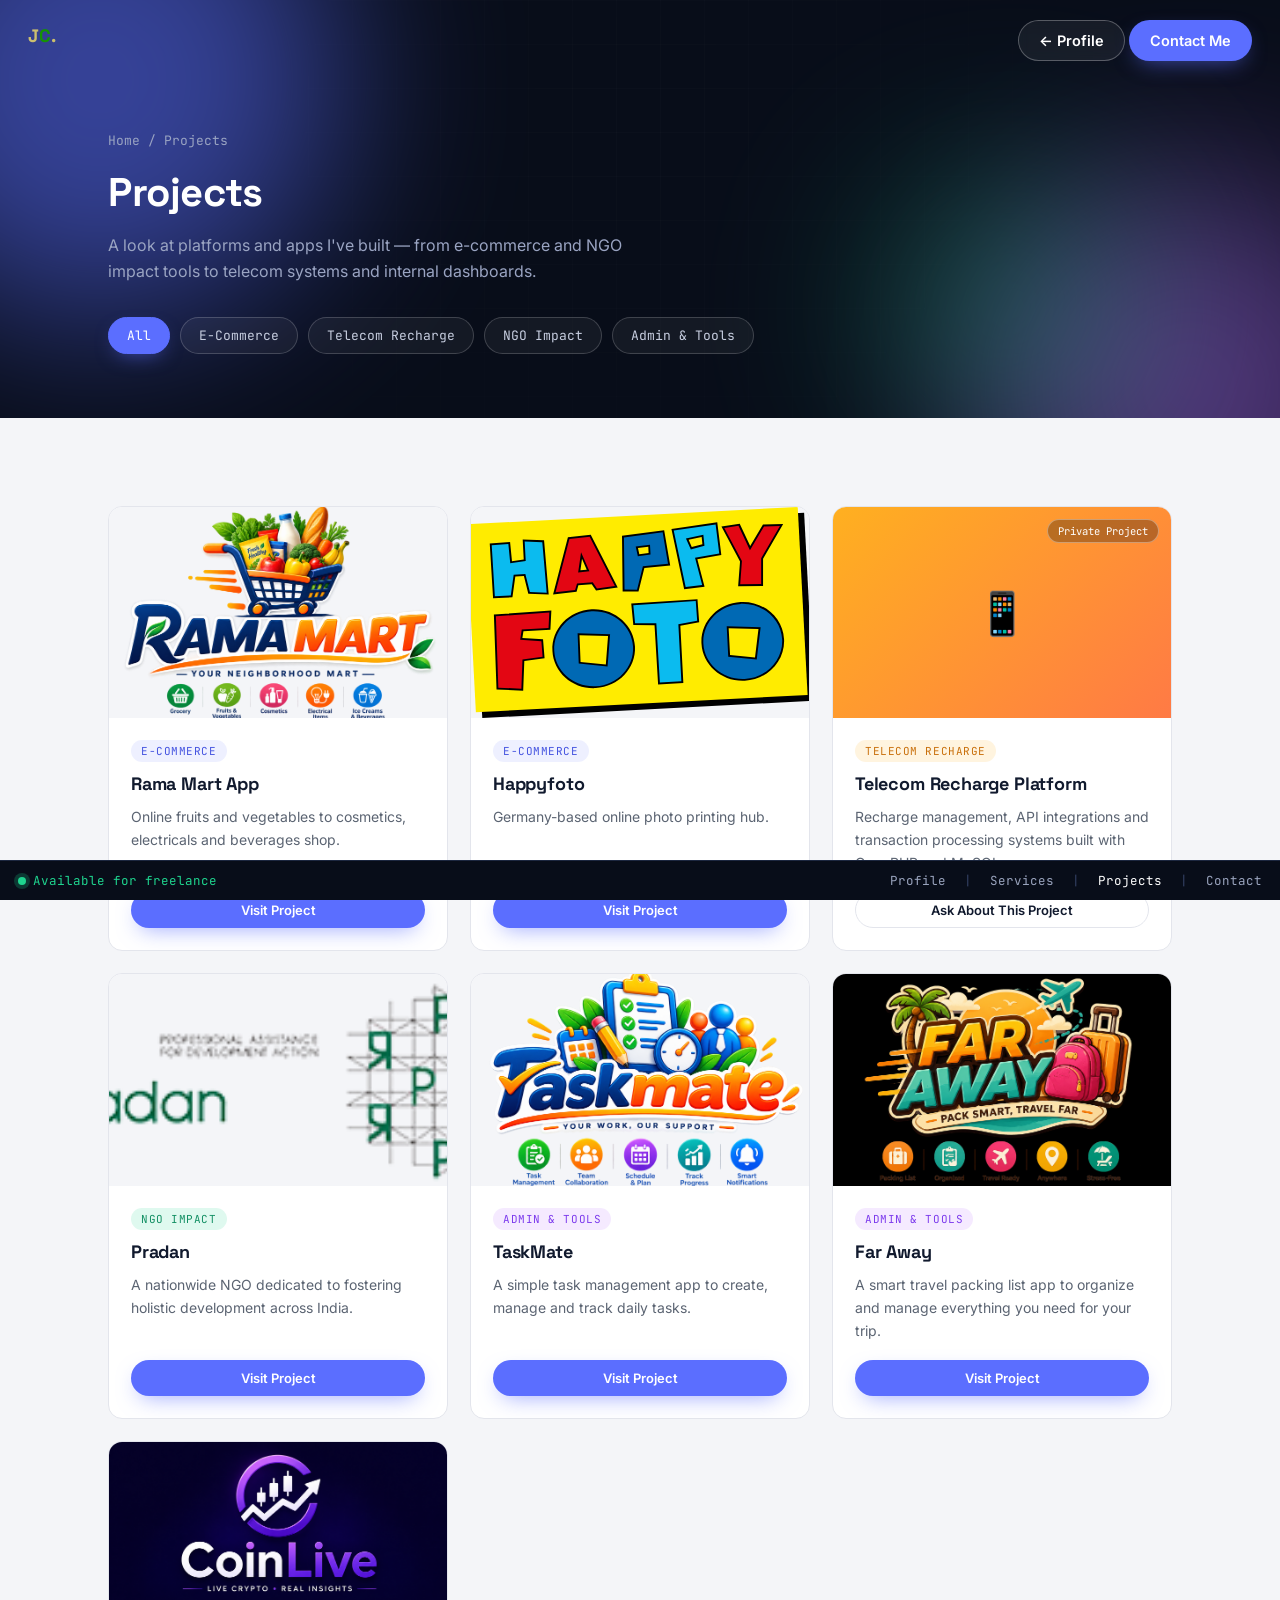
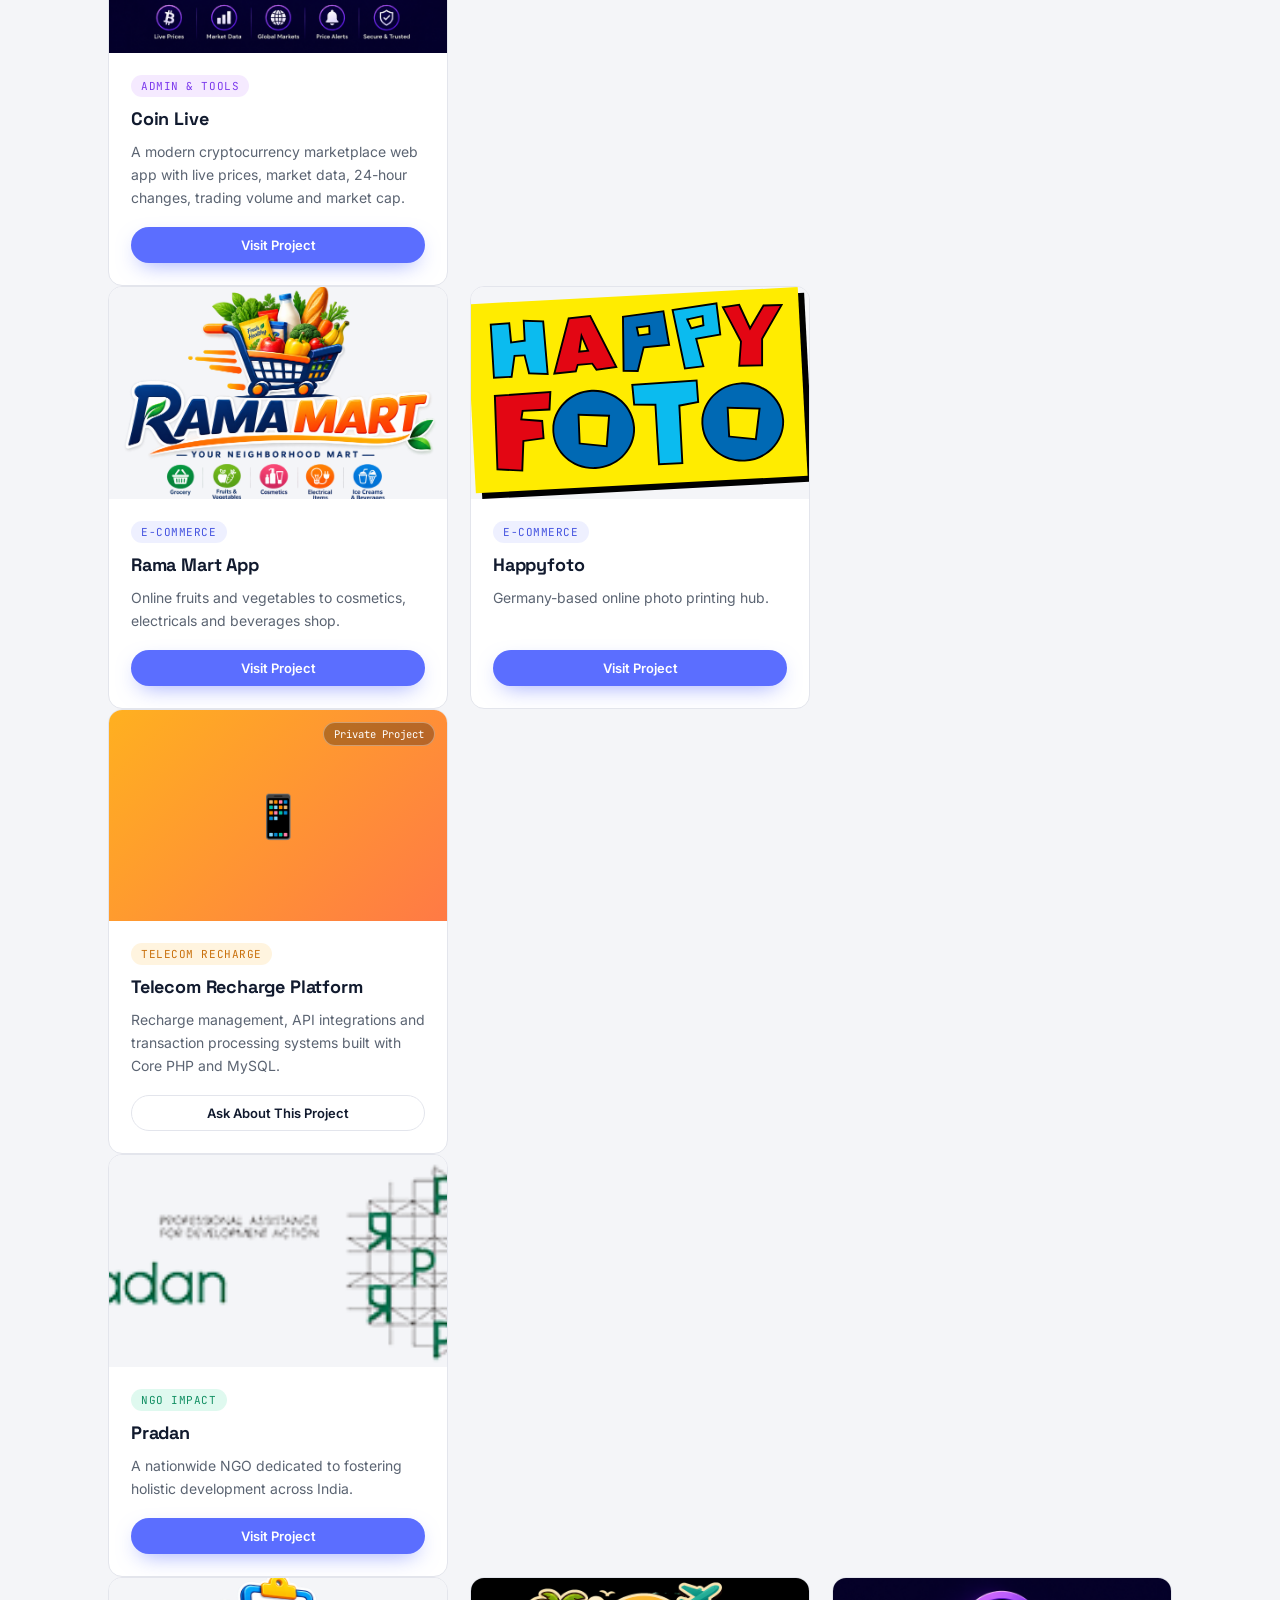
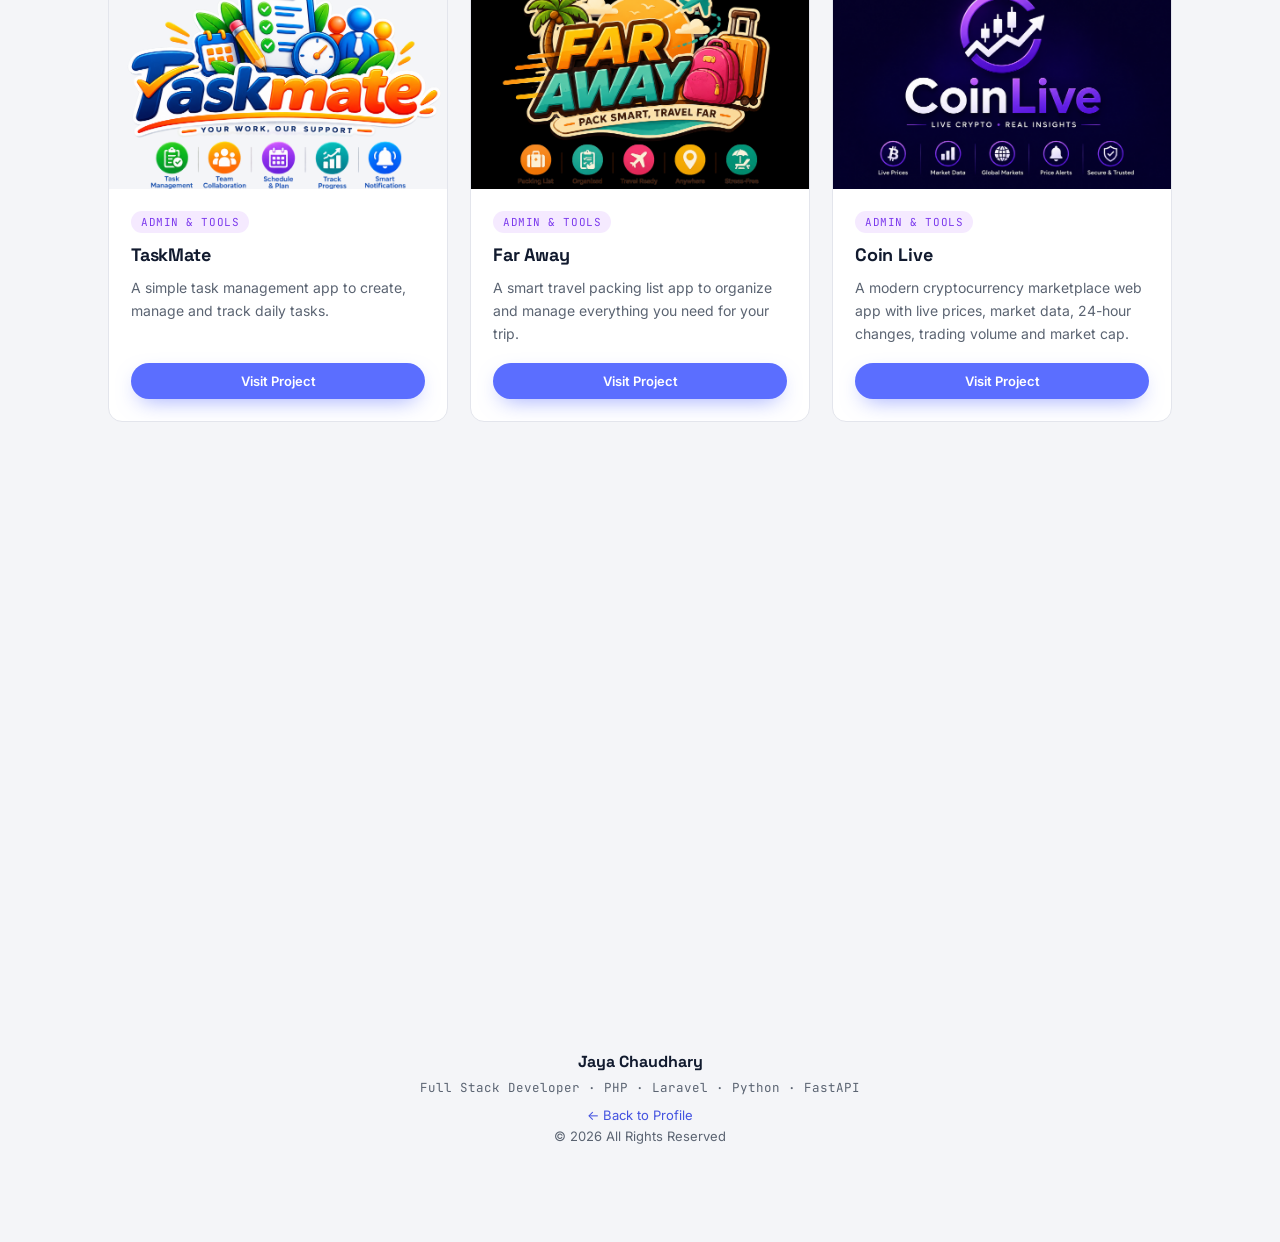
==== commit 967400dd: "Refactor project HTML structure and links" ====
--- a/projects.html
+++ b/projects.html
@@ -11,8 +11,9 @@
 </head>
 <body>
 
-<div class="top-mark">J<span>C</span>.</div>
+<a class="top-mark" href="index.html">J<span>C</span>.</a>
 <div class="top-cta">
+  <a class="btn btn-outline" href="index.html">← Profile</a>
   <a class="btn btn-primary" href="https://wa.me/918285559359?text=Hello%20I%20want%20to%20connect" target="_blank">Contact Me</a>
 </div>
 
@@ -29,22 +30,23 @@
     <p class="lead">A look at platforms and apps I've built — from e-commerce and NGO impact tools to telecom systems and internal dashboards.</p>
 
     <div class="filter-bar">
-      <button class="filter-pill active" data-filter="all">All</button>
-      <button class="filter-pill" data-filter="ecommerce">E-Commerce</button>
-      <button class="filter-pill" data-filter="telecom">Telecom Recharge</button>
-      <button class="filter-pill" data-filter="ngo">NGO Impact</button>
-      <button class="filter-pill" data-filter="admin">Admin & Tools</button>
+      <button class="filter-pill active" data-tab="all">All</button>
+      <button class="filter-pill" data-tab="ecommerce">E-Commerce</button>
+      <button class="filter-pill" data-tab="telecom">Telecom Recharge</button>
+      <button class="filter-pill" data-tab="ngo">NGO Impact</button>
+      <button class="filter-pill" data-tab="admin">Admin & Tools</button>
     </div>
   </div>
 </section>
 
-<!-- PROJECTS GRID -->
-<section class="block reveal">
-  <div class="wrap">
-    <div class="projects-page-grid">
-
-      <!-- Rama Mart App — E-Commerce -->
-      <div class="proj-card" data-category="ecommerce">
+<!-- PROJECTS -->
+<section class="block">
+  <div class="wrap">
+
+    <!-- ALL -->
+    <div class="projects-page-grid is-active" id="panel-all">
+
+      <div class="proj-card">
         <img src="images/project1.png" class="proj-thumb" alt="Rama Mart App">
         <div class="proj-body">
           <span class="proj-cat cat-ecommerce">E-Commerce</span>
@@ -56,8 +58,7 @@
         </div>
       </div>
 
-      <!-- Happyfoto — E-Commerce -->
-      <div class="proj-card" data-category="ecommerce">
+      <div class="proj-card">
         <img src="images/project6.svg" class="proj-thumb" alt="Happyfoto">
         <div class="proj-body">
           <span class="proj-cat cat-ecommerce">E-Commerce</span>
@@ -69,12 +70,8 @@
         </div>
       </div>
 
-      <!-- Telecom Recharge Platform — Telecom Recharge (private/case study) -->
-      <div class="proj-card" data-category="telecom">
-        <div class="proj-thumb-fallback fb-telecom">
-          📱
-          <span class="proj-badge">Private Project</span>
-        </div>
+      <div class="proj-card">
+        <div class="proj-thumb-fallback fb-telecom">📱<span class="proj-badge">Private Project</span></div>
         <div class="proj-body">
           <span class="proj-cat cat-telecom">Telecom Recharge</span>
           <h3>Telecom Recharge Platform</h3>
@@ -85,8 +82,7 @@
         </div>
       </div>
 
-      <!-- Pradan — NGO Impact -->
-      <div class="proj-card" data-category="ngo">
+      <div class="proj-card">
         <img src="images/project5.png" class="proj-thumb" alt="Pradan">
         <div class="proj-body">
           <span class="proj-cat cat-ngo">NGO Impact</span>
@@ -98,8 +94,7 @@
         </div>
       </div>
 
-      <!-- TaskMate — Admin & Tools -->
-      <div class="proj-card" data-category="admin">
+      <div class="proj-card">
         <img src="images/project2.png" class="proj-thumb" alt="TaskMate">
         <div class="proj-body">
           <span class="proj-cat cat-admin">Admin & Tools</span>
@@ -111,8 +106,7 @@
         </div>
       </div>
 
-      <!-- Far Away — Admin & Tools -->
-      <div class="proj-card" data-category="admin">
+      <div class="proj-card">
         <img src="images/project3.png" class="proj-thumb" alt="Far Away">
         <div class="proj-body">
           <span class="proj-cat cat-admin">Admin & Tools</span>
@@ -124,8 +118,7 @@
         </div>
       </div>
 
-      <!-- Coin Live — Admin & Tools -->
-      <div class="proj-card" data-category="admin">
+      <div class="proj-card">
         <img src="images/project4.png" class="proj-thumb" alt="Coin Live">
         <div class="proj-body">
           <span class="proj-cat cat-admin">Admin & Tools</span>
@@ -138,6 +131,111 @@
       </div>
 
     </div>
+
+    <!-- E-COMMERCE -->
+    <div class="projects-page-grid" id="panel-ecommerce">
+
+      <div class="proj-card">
+        <img src="images/project1.png" class="proj-thumb" alt="Rama Mart App">
+        <div class="proj-body">
+          <span class="proj-cat cat-ecommerce">E-Commerce</span>
+          <h3>Rama Mart App</h3>
+          <p>Online fruits and vegetables to cosmetics, electricals and beverages shop.</p>
+          <div class="proj-actions">
+            <a class="btn btn-primary btn-sm btn-block" href="https://rama-mart.vercel.app/" target="_blank">Visit Project</a>
+          </div>
+        </div>
+      </div>
+
+      <div class="proj-card">
+        <img src="images/project6.svg" class="proj-thumb" alt="Happyfoto">
+        <div class="proj-body">
+          <span class="proj-cat cat-ecommerce">E-Commerce</span>
+          <h3>Happyfoto</h3>
+          <p>Germany-based online photo printing hub.</p>
+          <div class="proj-actions">
+            <a class="btn btn-primary btn-sm btn-block" href="https://www.happyfoto.at/" target="_blank">Visit Project</a>
+          </div>
+        </div>
+      </div>
+
+    </div>
+
+    <!-- TELECOM RECHARGE -->
+    <div class="projects-page-grid" id="panel-telecom">
+
+      <div class="proj-card">
+        <div class="proj-thumb-fallback fb-telecom">📱<span class="proj-badge">Private Project</span></div>
+        <div class="proj-body">
+          <span class="proj-cat cat-telecom">Telecom Recharge</span>
+          <h3>Telecom Recharge Platform</h3>
+          <p>Recharge management, API integrations and transaction processing systems built with Core PHP and MySQL.</p>
+          <div class="proj-actions">
+            <a class="btn btn-outline on-light btn-sm btn-block" href="https://wa.me/918285559359?text=Hi%2C%20I%27d%20like%20to%20know%20more%20about%20the%20Telecom%20Recharge%20Platform%20project" target="_blank">Ask About This Project</a>
+          </div>
+        </div>
+      </div>
+
+    </div>
+
+    <!-- NGO IMPACT -->
+    <div class="projects-page-grid" id="panel-ngo">
+
+      <div class="proj-card">
+        <img src="images/project5.png" class="proj-thumb" alt="Pradan">
+        <div class="proj-body">
+          <span class="proj-cat cat-ngo">NGO Impact</span>
+          <h3>Pradan</h3>
+          <p>A nationwide NGO dedicated to fostering holistic development across India.</p>
+          <div class="proj-actions">
+            <a class="btn btn-primary btn-sm btn-block" href="https://www.pradan.net/" target="_blank">Visit Project</a>
+          </div>
+        </div>
+      </div>
+
+    </div>
+
+    <!-- ADMIN & TOOLS -->
+    <div class="projects-page-grid" id="panel-admin">
+
+      <div class="proj-card">
+        <img src="images/project2.png" class="proj-thumb" alt="TaskMate">
+        <div class="proj-body">
+          <span class="proj-cat cat-admin">Admin & Tools</span>
+          <h3>TaskMate</h3>
+          <p>A simple task management app to create, manage and track daily tasks.</p>
+          <div class="proj-actions">
+            <a class="btn btn-primary btn-sm btn-block" href="https://techjayachaudhary.github.io/taskmate/" target="_blank">Visit Project</a>
+          </div>
+        </div>
+      </div>
+
+      <div class="proj-card">
+        <img src="images/project3.png" class="proj-thumb" alt="Far Away">
+        <div class="proj-body">
+          <span class="proj-cat cat-admin">Admin & Tools</span>
+          <h3>Far Away</h3>
+          <p>A smart travel packing list app to organize and manage everything you need for your trip.</p>
+          <div class="proj-actions">
+            <a class="btn btn-primary btn-sm btn-block" href="https://techjayachaudhary.github.io/travel-list/" target="_blank">Visit Project</a>
+          </div>
+        </div>
+      </div>
+
+      <div class="proj-card">
+        <img src="images/project4.png" class="proj-thumb" alt="Coin Live">
+        <div class="proj-body">
+          <span class="proj-cat cat-admin">Admin & Tools</span>
+          <h3>Coin Live</h3>
+          <p>A modern cryptocurrency marketplace web app with live prices, market data, 24-hour changes, trading volume and market cap.</p>
+          <div class="proj-actions">
+            <a class="btn btn-primary btn-sm btn-block" href="https://techjayachaudhary.github.io/CoinLive/" target="_blank">Visit Project</a>
+          </div>
+        </div>
+      </div>
+
+    </div>
+
   </div>
 </section>
 
@@ -156,6 +254,7 @@
   <div class="wrap">
     <h5>Jaya Chaudhary</h5>
     <p class="stack-line mono">Full Stack Developer · PHP · Laravel · Python · FastAPI</p>
+    <p><a href="index.html" style="color:var(--accent-dim);">← Back to Profile</a></p>
     <p>© 2026 All Rights Reserved</p>
   </div>
 </footer>
@@ -166,12 +265,12 @@
     <span class="live"><span class="dot-live"></span>Available for freelance</span>
   </div>
   <div class="status-right">
+    <a href="index.html" class="hide-mobile">Profile</a>
+    <span class="status-sep hide-mobile">|</span>
     <a href="index.html#services" class="hide-mobile">Services</a>
     <span class="status-sep hide-mobile">|</span>
     <a href="projects.html" class="active">Projects</a>
     <span class="status-sep">|</span>
-    <a href="index.html#stack" class="hide-mobile">Stack</a>
-    <span class="status-sep hide-mobile">|</span>
     <a href="https://wa.me/918285559359?text=Hello%20I%20want%20to%20connect" target="_blank">Contact</a>
   </div>
 </div>
--- a/css/style.css
+++ b/css/style.css
@@ -1,31 +1,333 @@
-/* General */
-body {
-  background-color: #f8f9fa;
-  font-family: 'Segoe UI', Arial, sans-serif;
-}
-
-/* Navbar */
-.navbar-brand {
-  font-size: 1.5rem;
-}
-
-/* Profile Photo */
-.profile-photo {
-  max-height: 500px;
-}
-
-/* Cards */
-.card-title {
-  font-weight: bold;
-  color: #0d6efd;
-}
-
-.card-text {
-  font-size: 14px;
-  color: #555;
-}
-
-/* Footer */
-footer {
-  margin-top: 50px;
-}
+/* =========================================================
+   Jaya Chaudhary — shared site styles (index.html + projects.html)
+   ========================================================= */
+
+:root{
+  --ink:#080D19;
+  --ink-soft:#111A2E;
+  --paper:#F4F5F8;
+  --panel:#FFFFFF;
+  --accent:#5B6EFF;
+  --accent-dim:#4453E0;
+  --accent2:#1FD48F;
+  --violet:#B76CFF;
+  --amber:#FFB020;
+  --muted:#5B6472;
+  --border:#E3E5EC;
+  --radius:14px;
+}
+
+*{box-sizing:border-box;}
+html{scroll-behavior:smooth;}
+body{
+  margin:0; background:var(--paper); color:var(--ink-soft);
+  font-family:'Inter',sans-serif; padding-bottom:64px; overflow-x:hidden;
+}
+h1,h2,h3,h4{font-family:'Space Grotesk',sans-serif; margin:0; letter-spacing:-0.01em;}
+p{margin:0; color:var(--muted); line-height:1.65;}
+a{color:inherit; text-decoration:none;}
+img{max-width:100%; display:block;}
+.mono{font-family:'JetBrains Mono',monospace;}
+.wrap{max-width:1120px; margin:0 auto; padding:0 28px;}
+.eyebrow{
+  font-family:'JetBrains Mono',monospace; font-size:13px; color:var(--accent-dim);
+  letter-spacing:.04em; display:flex; align-items:center; gap:8px; margin-bottom:14px;
+}
+.eyebrow::before{content:"//"; color:var(--border); font-weight:600;}
+:focus-visible{outline:2px solid var(--accent); outline-offset:3px;}
+
+/* reveal on scroll */
+.reveal{opacity:0; transform:translateY(22px); transition:opacity .7s ease, transform .7s ease;}
+.reveal.in{opacity:1; transform:translateY(0);}
+
+/* ---------- top mark / top cta ---------- */
+.top-mark{
+  position:fixed; top:24px; left:28px; z-index:40; font-family:'Space Grotesk',sans-serif;
+  font-weight:700; font-size:18px; color:#fff; mix-blend-mode:difference;
+}
+.top-mark span{color:var(--accent2);}
+.top-cta{position:fixed; top:20px; right:28px; z-index:40;}
+
+.btn{
+  display:inline-flex; align-items:center; gap:8px; font-family:'Inter',sans-serif;
+  font-weight:600; font-size:14.5px; padding:11px 20px; border-radius:999px;
+  border:1.5px solid transparent; cursor:pointer;
+  transition:transform .15s ease, box-shadow .15s ease, background .15s ease, border-color .15s ease;
+}
+.btn-primary{background:var(--accent); color:#fff; box-shadow:0 8px 22px -8px rgba(91,110,255,.65);}
+.btn-primary:hover{background:var(--accent-dim); transform:translateY(-2px);}
+.btn-outline{border-color:rgba(255,255,255,.28); background:rgba(255,255,255,.06); color:#fff; backdrop-filter:blur(6px);}
+.btn-outline:hover{border-color:var(--accent2); color:var(--accent2); transform:translateY(-2px);}
+.btn-outline.on-light{border-color:var(--border); background:var(--panel); color:var(--ink-soft);}
+.btn-outline.on-light:hover{border-color:var(--accent); color:var(--accent-dim);}
+.btn-sm{padding:9px 16px; font-size:13px;}
+.btn-lg{padding:15px 30px; font-size:16px;}
+.btn-block{width:100%; justify-content:center;}
+
+/* ---------- dark banner base (used by full hero + small page banner) ---------- */
+.dark-banner{
+  position:relative; background:var(--ink); overflow:hidden;
+}
+.blob{position:absolute; border-radius:50%; filter:blur(90px); opacity:.55; pointer-events:none;}
+.blob-1{width:480px; height:480px; background:var(--accent); top:-160px; left:-140px;}
+.blob-2{width:420px; height:420px; background:var(--violet); bottom:-180px; right:-120px; opacity:.4;}
+.blob-3{width:280px; height:280px; background:var(--accent2); top:40%; right:10%; opacity:.28;}
+.grid-overlay{
+  position:absolute; inset:0; opacity:.35;
+  background-image:linear-gradient(rgba(255,255,255,.045) 1px, transparent 1px),
+                    linear-gradient(90deg, rgba(255,255,255,.045) 1px, transparent 1px);
+  background-size:44px 44px;
+  mask-image:radial-gradient(circle at 50% 30%, #000 0%, transparent 70%);
+}
+
+/* ---------- home hero ---------- */
+.hero{padding:150px 0 130px;}
+.hero-grid{position:relative; z-index:2; display:grid; grid-template-columns:1fr auto; gap:56px; align-items:center;}
+.hero .role{
+  font-family:'JetBrains Mono',monospace; font-size:14.5px; color:var(--accent2);
+  margin-bottom:18px; display:flex; align-items:center; gap:8px;
+}
+.dot-live{width:8px; height:8px; border-radius:50%; background:var(--accent2); box-shadow:0 0 0 4px rgba(31,212,143,.22);}
+.hero h1{font-size:46px; line-height:1.15; font-weight:700; color:#fff; max-width:560px;}
+.hero h1 .grad{
+  background:linear-gradient(100deg, var(--accent2), var(--accent) 60%, var(--violet));
+  -webkit-background-clip:text; background-clip:text; color:transparent;
+}
+.hero p.lead{font-size:16.5px; max-width:460px; margin-top:20px; color:#9AA4C2;}
+.hero-ctas{display:flex; gap:14px; margin-top:34px;}
+
+/* orbit avatar */
+.orbit-wrap{position:relative; width:340px; height:340px; display:flex; align-items:center; justify-content:center;}
+.avatar-core{position:relative; width:168px; height:168px; z-index:3;}
+.avatar-glow{
+  position:absolute; inset:-14px; border-radius:50%;
+  background:conic-gradient(from 180deg, var(--accent), var(--accent2), var(--violet), var(--accent));
+  filter:blur(2px); animation:hueSpin 8s linear infinite;
+}
+@keyframes hueSpin{ to{ transform:rotate(360deg); } }
+.avatar-core img{
+  position:relative; width:100%; height:100%; border-radius:50%; object-fit:cover; display:block;
+  border:5px solid var(--ink); z-index:2;
+}
+.orbit-ring{ position:absolute; inset:0; animation:spin 26s linear infinite; transition:animation-duration .4s ease; }
+@keyframes spin{ to{ transform:rotate(360deg); } }
+.icon-slot{
+  position:absolute; top:50%; left:50%; width:0; height:0; --radius:150px;
+  transform:translate(-50%,-50%) rotate(var(--angle)) translateX(var(--radius));
+  transition:transform .4s ease;
+}
+.icon-inner{
+  transform:rotate(calc(-1 * var(--angle)));
+  animation:spinReverse 26s linear infinite;
+  transition:animation-duration .4s ease;
+}
+@keyframes spinReverse{ to{ transform:rotate(calc(-1 * var(--angle) - 360deg)); } }
+.chip-badge{
+  width:56px; height:56px; border-radius:50%;
+  background:rgba(255,255,255,.06); border:1px solid rgba(255,255,255,.14);
+  backdrop-filter:blur(8px);
+  display:flex; align-items:center; justify-content:center; flex-direction:column;
+  font-size:20px; box-shadow:0 8px 18px -8px rgba(0,0,0,.5);
+  transition:transform .25s ease, background .25s ease, box-shadow .25s ease;
+  position:relative;
+}
+.chip-badge .tag{
+  position:absolute; bottom:-22px; left:50%; transform:translateX(-50%);
+  font-family:'JetBrains Mono',monospace; font-size:10px; color:#9AA4C2;
+  white-space:nowrap; opacity:0; transition:opacity .2s ease;
+}
+.chip-badge:hover{ transform:scale(1.18); background:rgba(255,255,255,.14); box-shadow:0 0 24px -4px var(--accent2); }
+.chip-badge:hover .tag{opacity:1;}
+.orbit-wrap:hover .orbit-ring{animation-duration:9s;}
+.orbit-wrap:hover .icon-inner{animation-duration:9s;}
+.orbit-wrap:hover .icon-slot{--radius:172px;}
+.orbit-wrap:hover .avatar-glow{animation-duration:3s;}
+
+/* ---------- small page banner (projects.html etc) ---------- */
+.hero-sm{padding:132px 0 64px;}
+.breadcrumb-line{
+  font-family:'JetBrains Mono',monospace; font-size:13px; color:#9AA4C2;
+  display:flex; gap:8px; align-items:center; margin-bottom:18px; position:relative; z-index:2;
+}
+.breadcrumb-line a{color:#9AA4C2; transition:color .15s ease;}
+.breadcrumb-line a:hover{color:var(--accent2);}
+.hero-sm h1{position:relative; z-index:2; color:#fff; font-size:40px;}
+.hero-sm p.lead{position:relative; z-index:2; color:#9AA4C2; max-width:540px; margin-top:14px; font-size:16px;}
+
+/* filter pills */
+.filter-bar{position:relative; z-index:2; display:flex; flex-wrap:wrap; gap:10px; margin-top:32px;}
+.filter-pill{
+  font-family:'JetBrains Mono',monospace; font-size:13px; padding:9px 18px; border-radius:999px;
+  border:1px solid rgba(255,255,255,.18); background:rgba(255,255,255,.05); color:#C7CEE0;
+  cursor:pointer; transition:all .2s ease;
+}
+.filter-pill:hover{border-color:var(--accent2); color:#fff;}
+.filter-pill.active{
+  background:var(--accent); border-color:var(--accent); color:#fff;
+  box-shadow:0 8px 20px -8px rgba(91,110,255,.6);
+}
+
+/* ---------- stats ---------- */
+.stats{background:var(--ink-soft); border-top:1px solid rgba(255,255,255,.06);}
+.stats .wrap{display:grid; grid-template-columns:repeat(4,1fr); padding:36px 28px;}
+.stat{text-align:center; padding:0 12px; border-left:1px solid rgba(255,255,255,.09);}
+.stat:first-child{border-left:none;}
+.stat h3{font-size:32px; background:linear-gradient(100deg,#fff,var(--accent2)); -webkit-background-clip:text; background-clip:text; color:transparent;}
+.stat .label{font-family:'JetBrains Mono',monospace; font-size:11.5px; color:#8891AC; margin-top:6px; letter-spacing:.03em;}
+
+/* ---------- sections generic ---------- */
+section.block{padding:88px 0;}
+.block-head{display:flex; justify-content:space-between; align-items:flex-end; margin-bottom:44px; gap:20px; flex-wrap:wrap;}
+.block-head h2{font-size:30px;}
+
+/* services */
+.services-grid{display:grid; grid-template-columns:repeat(4,1fr); gap:20px;}
+.service-card{
+  background:var(--panel); border:1px solid var(--border); border-left:3px solid var(--accent);
+  border-radius:10px; padding:26px 22px; transition:transform .22s ease, box-shadow .22s ease, border-color .22s ease;
+}
+.service-card:hover{transform:translateY(-6px); box-shadow:0 20px 34px -18px rgba(74,92,255,.35); border-left-color:var(--accent2);}
+.service-card .icon{font-size:24px; margin-bottom:14px; display:block;}
+.service-card h4{font-size:16.5px; margin-bottom:10px;}
+.service-card p{font-size:14px;}
+
+/* home "featured" project cards */
+.projects-grid{display:grid; grid-template-columns:repeat(2,1fr); gap:20px;}
+.project-card{
+  background:var(--panel); border:1px solid var(--border); border-radius:var(--radius);
+  padding:28px; transition:transform .22s ease, box-shadow .22s ease;
+}
+.project-card:hover{transform:translateY(-6px); box-shadow:0 22px 38px -18px rgba(11,18,32,.25);}
+.project-card h3{font-size:19px; margin-bottom:10px;}
+.project-card p{font-size:14.5px; margin-bottom:18px;}
+.import-line{
+  font-family:'JetBrains Mono',monospace; font-size:12.5px; color:var(--muted);
+  background:var(--paper); border:1px solid var(--border); border-radius:8px;
+  padding:9px 12px; overflow-x:auto; white-space:nowrap;
+}
+.import-line .kw{color:var(--accent-dim); font-weight:600;}
+.import-line .mod{color:#1CA672;}
+
+/* stack */
+.stack-groups{display:grid; grid-template-columns:repeat(3,1fr); gap:28px;}
+.stack-group h4{
+  font-family:'JetBrains Mono',monospace; font-size:12.5px; color:var(--muted);
+  text-transform:uppercase; letter-spacing:.06em; margin-bottom:14px;
+}
+.chip-row{display:flex; flex-wrap:wrap; gap:9px;}
+.chip{
+  font-family:'JetBrains Mono',monospace; font-size:13px;
+  background:var(--panel); border:1px solid var(--border); border-radius:7px;
+  padding:7px 12px; display:flex; align-items:center; gap:7px;
+  transition:transform .18s ease, border-color .18s ease;
+}
+.chip:hover{transform:translateY(-3px); border-color:var(--accent);}
+.chip::before{content:""; width:6px; height:6px; border-radius:50%; background:var(--accent);}
+
+/* ---------- projects.html grid ---------- */
+.projects-page-grid{display:grid; grid-template-columns:repeat(3,1fr); gap:22px;}
+.proj-card{
+  background:var(--panel); border:1px solid var(--border); border-radius:var(--radius);
+  overflow:hidden; display:flex; flex-direction:column;
+  transition:transform .22s ease, box-shadow .22s ease;
+}
+.proj-card:hover{transform:translateY(-6px); box-shadow:0 22px 38px -18px rgba(11,18,32,.25);}
+.proj-card.is-hidden{display:none;}
+.proj-thumb{width:100%; aspect-ratio:16/10; object-fit:cover; background:var(--paper);}
+.proj-thumb-fallback{
+  width:100%; aspect-ratio:16/10; position:relative;
+  display:flex; align-items:center; justify-content:center; font-size:42px;
+}
+.proj-thumb-fallback.fb-ecommerce{background:linear-gradient(135deg,var(--accent),var(--accent-dim));}
+.proj-thumb-fallback.fb-telecom{background:linear-gradient(135deg,var(--amber),#FF7A45);}
+.proj-thumb-fallback.fb-ngo{background:linear-gradient(135deg,var(--accent2),#0EA36F);}
+.proj-thumb-fallback.fb-admin{background:linear-gradient(135deg,var(--violet),#7C3AED);}
+.proj-badge{
+  position:absolute; top:12px; right:12px; font-family:'JetBrains Mono',monospace;
+  font-size:10.5px; color:#fff; background:rgba(0,0,0,.28); border:1px solid rgba(255,255,255,.35);
+  padding:4px 10px; border-radius:999px; backdrop-filter:blur(4px);
+}
+.proj-body{padding:22px; display:flex; flex-direction:column; gap:10px; flex:1;}
+.proj-cat{
+  font-family:'JetBrains Mono',monospace; font-size:11px; text-transform:uppercase;
+  letter-spacing:.05em; display:inline-flex; align-items:center; gap:6px;
+  width:fit-content; padding:4px 10px; border-radius:999px;
+}
+.proj-cat.cat-ecommerce{color:var(--accent-dim); background:rgba(91,110,255,.1);}
+.proj-cat.cat-telecom{color:#C9700C; background:rgba(255,176,32,.14);}
+.proj-cat.cat-ngo{color:#128F63; background:rgba(31,212,143,.14);}
+.proj-cat.cat-admin{color:#7C3AED; background:rgba(183,108,255,.14);}
+.proj-body h3{font-size:18px;}
+.proj-body p{font-size:14px; flex:1;}
+.proj-actions{margin-top:8px;}
+
+/* ---------- cta ---------- */
+.cta-block{
+  position:relative; background:var(--ink); border-radius:20px; padding:64px 48px; text-align:center; overflow:hidden;
+}
+.cta-block::before{
+  content:""; position:absolute; width:360px; height:360px; border-radius:50%;
+  background:var(--accent); filter:blur(100px); opacity:.35; top:-120px; left:50%; transform:translateX(-50%);
+}
+.cta-block h2{position:relative; color:#fff; font-size:32px; max-width:560px; margin:0 auto 14px;}
+.cta-block p{position:relative; color:#9AA4BE; max-width:460px; margin:0 auto;}
+.cta-block .btn-primary{position:relative; margin-top:28px;}
+
+/* ---------- footer ---------- */
+footer{padding:50px 0 30px; text-align:center;}
+footer h5{font-family:'Space Grotesk',sans-serif; font-size:16px; margin-bottom:6px;}
+footer p{font-size:13px; color:var(--muted);}
+footer .stack-line{font-family:'JetBrains Mono',monospace; font-size:12.5px; margin:6px 0;}
+
+/* ---------- status bar (fixed bottom nav) ---------- */
+.status-bar{
+  position:fixed; bottom:0; left:0; right:0; z-index:50; background:var(--ink); color:#C7CEE0;
+  display:flex; align-items:center; justify-content:space-between; padding:0 18px; height:40px;
+  font-family:'JetBrains Mono',monospace; font-size:12.5px; border-top:1px solid #1C2740;
+}
+.status-left, .status-right{display:flex; align-items:center; gap:18px;}
+.status-left .live{display:flex; align-items:center; gap:7px; color:var(--accent2);}
+.status-bar a{color:#9AA4BE; transition:color .15s ease;}
+.status-bar a:hover, .status-bar a.active{color:#fff;}
+.status-sep{color:#334063;}
+
+/* ---------- responsive ---------- */
+@media (max-width: 900px){
+  .hero-grid{grid-template-columns:1fr; gap:60px; text-align:center;}
+  .hero h1{max-width:100%;}
+  .hero p.lead{margin-left:auto; margin-right:auto;}
+  .hero-ctas{justify-content:center;}
+  .orbit-wrap{margin:0 auto;}
+  .projects-page-grid{grid-template-columns:repeat(2,1fr);}
+}
+@media (max-width: 860px){
+  .top-mark{top:16px; left:16px; font-size:16px;}
+  .top-cta{top:14px; right:16px;}
+  .top-cta .btn{padding:9px 14px; font-size:13px;}
+  .hero{padding:110px 0 70px;}
+  .hero h1{font-size:32px;}
+  .hero-sm{padding:104px 0 50px;}
+  .hero-sm h1{font-size:30px;}
+  .orbit-wrap{width:280px; height:280px;}
+  .avatar-core{width:130px; height:130px;}
+  .icon-slot{--radius:118px;}
+  .orbit-wrap:hover .icon-slot{--radius:132px;}
+  .chip-badge{width:46px; height:46px; font-size:16px;}
+  .stats .wrap{grid-template-columns:repeat(2,1fr); row-gap:24px;}
+  .stat:nth-child(3){border-left:none;}
+  .services-grid{grid-template-columns:1fr 1fr;}
+  .projects-grid{grid-template-columns:1fr;}
+  .projects-page-grid{grid-template-columns:1fr;}
+  .stack-groups{grid-template-columns:1fr; gap:20px;}
+  .cta-block{padding:44px 24px;}
+  .status-bar{font-size:11px; padding:0 12px; gap:8px;}
+  .status-left{gap:10px;}
+  .status-right{gap:10px;}
+  .status-right .hide-mobile{display:none;}
+}
+@media (max-width: 520px){
+  .services-grid{grid-template-columns:1fr;}
+}
+@media (prefers-reduced-motion: reduce){
+  *{animation:none !important; transition:none !important;}
+}
